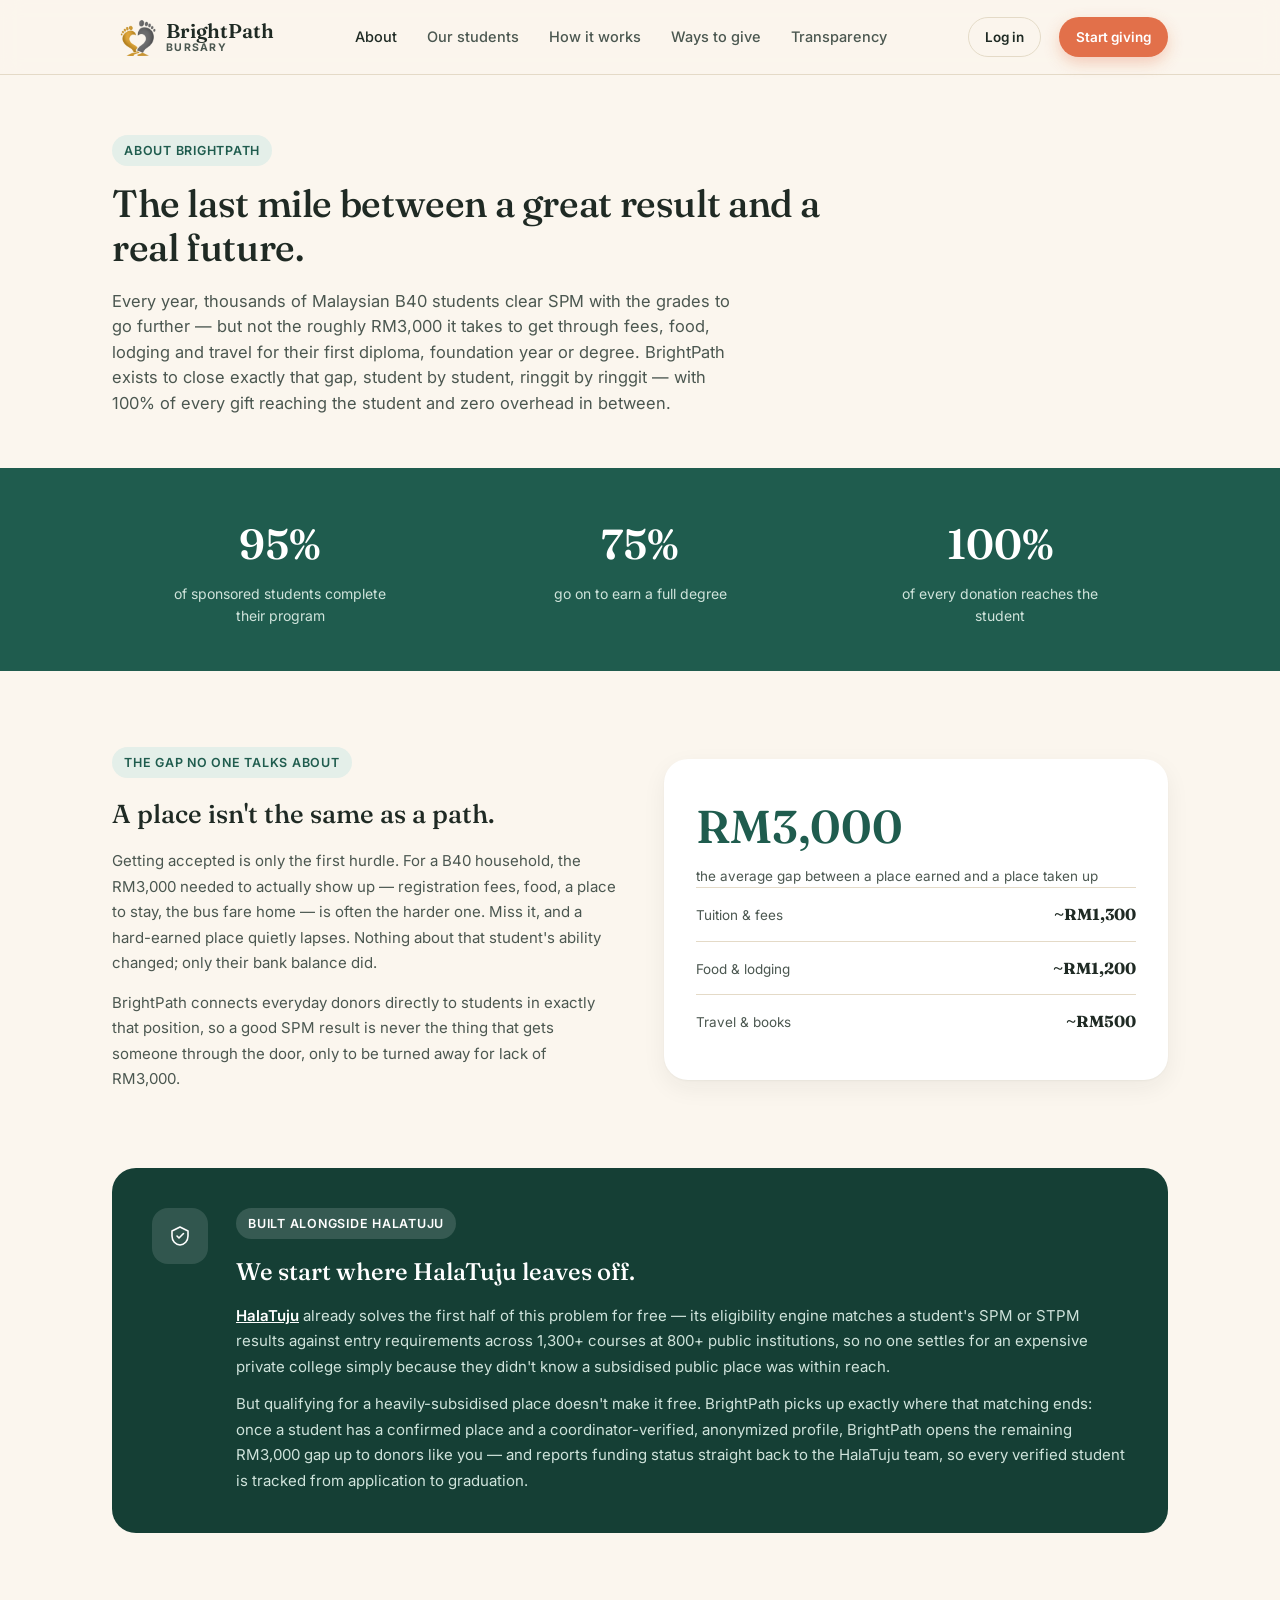
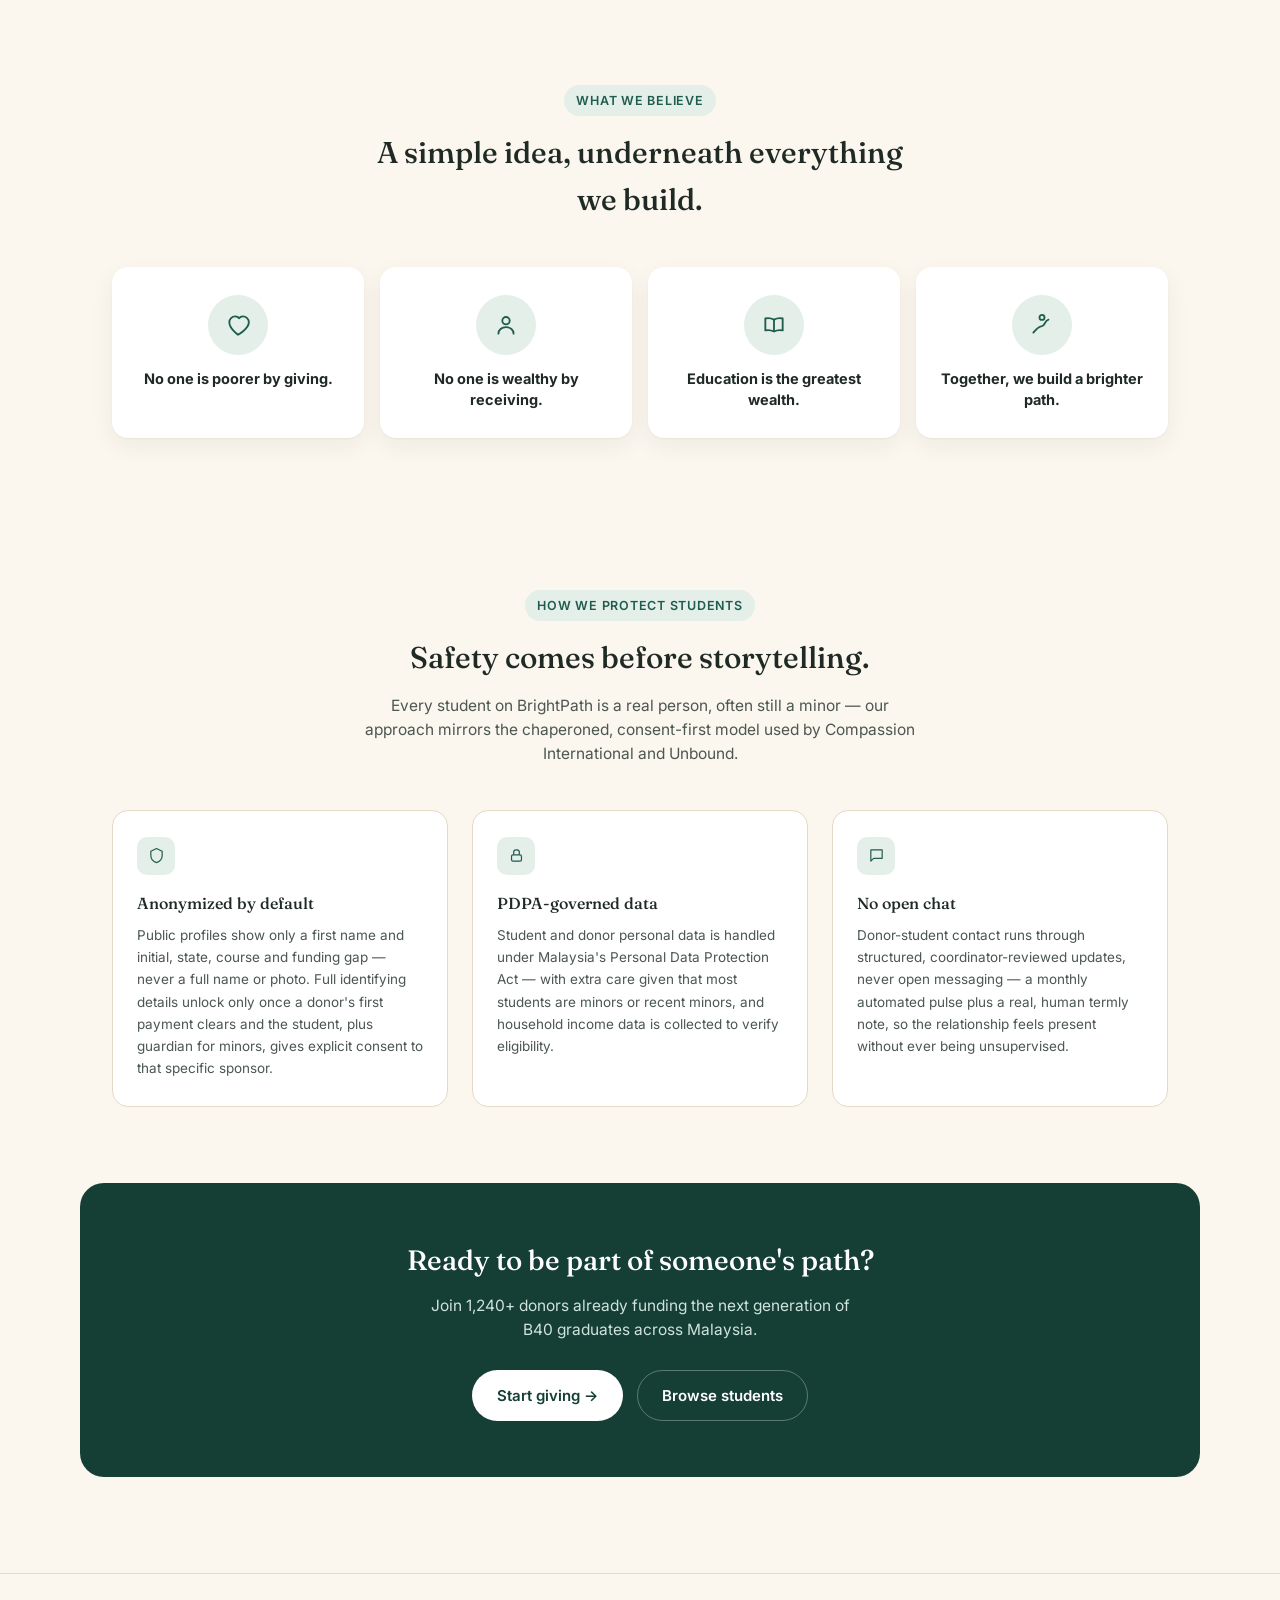
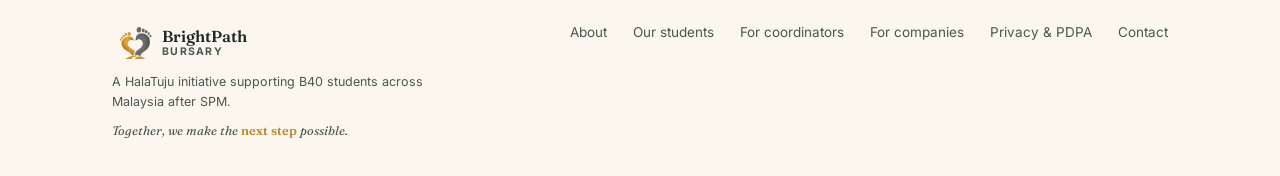
==== about.html @ 64dd4f4a "Add About page, trim homepage trust section, refresh footer - index.html: removed the "Students come" ====
<!DOCTYPE html>
<html lang="en">
<head>
<meta charset="UTF-8">
<meta name="viewport" content="width=device-width, initial-scale=1.0">
<title>About BrightPath</title>
<meta name="description" content="BrightPath closes the last-mile funding gap for Malaysian B40 students who've earned a place after SPM but can't afford to take it up. Built alongside HalaTuju.">
<link rel="canonical" href="https://brightpath-sureshdhynnas-projects.vercel.app/about.html">
<meta property="og:type" content="website">
<meta property="og:site_name" content="BrightPath">
<meta property="og:title" content="About BrightPath">
<meta property="og:description" content="BrightPath closes the last-mile funding gap for Malaysian B40 students who've earned a place after SPM but can't afford to take it up.">
<meta property="og:url" content="https://brightpath-sureshdhynnas-projects.vercel.app/about.html">
<meta name="twitter:card" content="summary">
<link rel="preconnect" href="https://fonts.googleapis.com">
<link rel="preconnect" href="https://fonts.gstatic.com" crossorigin>
<link href="https://fonts.googleapis.com/css2?family=Fraunces:opsz,wght@9..144,400;9..144,500;9..144,600&family=Inter:wght@400;500;600;700&display=swap" rel="stylesheet">
<link rel="stylesheet" href="styles.css">
<style>
  .stats{background:var(--teal);color:#fff;padding:44px 0;margin-top:44px;}
  .stats-grid{display:grid;grid-template-columns:repeat(3,1fr);gap:24px;text-align:center;}
  .stats-grid .num{font-family:'Fraunces',serif;font-size:42px;font-weight:600;color:#fff;}
  .stats-grid .lbl{font-size:14px;color:#CFE3DB;margin-top:6px;max-width:220px;margin-inline:auto;}
  @media (max-width:700px){ .stats-grid{grid-template-columns:1fr;gap:28px;} }

  .about-hero{padding:60px 0 8px;}
  .about-hero .eyebrow{margin-bottom:16px;}
  .about-hero h1{font-size:38px;line-height:1.16;max-width:760px;letter-spacing:-0.01em;}
  .about-hero p{font-size:16.5px;color:var(--ink-soft);max-width:640px;margin-top:18px;}
  @media (max-width:700px){ .about-hero h1{font-size:29px;} }

  .split{display:grid;grid-template-columns:1fr 1fr;gap:48px;align-items:center;}
  @media (max-width:860px){ .split{grid-template-columns:1fr;} }
  .split h2{font-size:26px;margin-bottom:14px;}
  .split p{font-size:15px;color:var(--ink-soft);line-height:1.7;margin-bottom:14px;}
  .split p:last-child{margin-bottom:0;}

  .gap-card{
    background:var(--white);border-radius:var(--radius-lg);box-shadow:var(--shadow-card);
    padding:32px;position:relative;
  }
  .gap-card .figure{font-family:'Fraunces',serif;font-size:46px;font-weight:600;color:var(--teal);}
  .gap-card .figure-label{font-size:13.5px;color:var(--ink-soft);margin-top:4px;}
  .gap-row{display:flex;justify-content:space-between;align-items:baseline;padding:14px 0;border-top:1px solid var(--line);}
  .gap-row:first-of-type{border-top:none;}
  .gap-row span:first-child{font-size:13.5px;color:var(--ink-soft);}
  .gap-row span:last-child{font-weight:700;font-family:'Fraunces',serif;}

  .halatuju-card{
    background:var(--teal-dark);color:#fff;border-radius:var(--radius-lg);padding:40px;
    display:grid;grid-template-columns:auto 1fr;gap:28px;align-items:start;
  }
  @media (max-width:700px){ .halatuju-card{grid-template-columns:1fr;} }
  .halatuju-mark{
    width:56px;height:56px;border-radius:16px;background:rgba(255,255,255,0.12);
    display:flex;align-items:center;justify-content:center;flex-shrink:0;color:#fff;
  }
  .halatuju-card h2{color:#fff;font-size:24px;margin-bottom:12px;}
  .halatuju-card p{color:#CFE3DB;font-size:15px;line-height:1.7;margin-bottom:12px;}
  .halatuju-card p:last-child{margin-bottom:0;}
  .halatuju-card a{color:#fff;text-decoration:underline;font-weight:600;}

  .value-row{display:grid;grid-template-columns:repeat(4,1fr);gap:16px;}
  @media (max-width:760px){ .value-row{grid-template-columns:1fr 1fr;} }
  @media (max-width:480px){ .value-row{grid-template-columns:1fr;} }
  .value-item{
    display:flex;flex-direction:column;align-items:center;text-align:center;gap:14px;
    background:var(--white);border-radius:var(--radius-md);padding:28px 18px;box-shadow:var(--shadow-card);
    transition:transform .15s ease;
  }
  .value-item:hover{transform:translateY(-3px);}
  .value-item i{width:60px;height:60px;border-radius:50%;background:var(--teal-light);color:var(--teal);display:flex;align-items:center;justify-content:center;flex-shrink:0;}
  .value-item i svg{width:26px;height:26px;}
  .value-item p{font-size:14.5px;font-weight:700;color:var(--ink);line-height:1.4;}

  .safety-grid{display:grid;grid-template-columns:repeat(3,1fr);gap:24px;}
  @media (max-width:860px){ .safety-grid{grid-template-columns:1fr;} }
  .safety-card{background:var(--white);border:1px solid var(--line);border-radius:var(--radius-md);padding:26px 24px;}
  .safety-card i{width:38px;height:38px;border-radius:10px;background:var(--teal-light);color:var(--teal);display:flex;align-items:center;justify-content:center;margin-bottom:16px;}
  .safety-card h3{font-size:16px;margin-bottom:8px;}
  .safety-card p{font-size:13.5px;color:var(--ink-soft);line-height:1.65;}

  .final-cta{
    background:var(--teal-dark);border-radius:var(--radius-lg);
    padding:56px 48px;text-align:center;color:#fff;margin:0 32px;
    max-width:1120px;margin-inline:auto;
  }
  .final-cta h2{color:#fff;font-size:28px;margin-bottom:12px;}
  .final-cta p{color:#CFE3DB;font-size:15.5px;margin-bottom:28px;max-width:440px;margin-inline:auto;}
  .final-cta-actions{display:flex;gap:14px;justify-content:center;flex-wrap:wrap;}
</style>
</head>
<body>

<header>
  <nav class="wrap">
    <a href="index.html" class="logo">
      <span class="logo-mark"><img src="assets/logo-icon.png" alt="BrightPath"></span>
      <span class="logo-text"><span class="logo-name">BrightPath</span><span class="logo-sub">Bursary</span></span>
    </a>
    <div class="nav-links">
      <a href="about.html" class="active">About</a>
      <a href="students.html">Our students</a>
      <a href="index.html#how">How it works</a>
      <a href="index.html#give">Ways to give</a>
      <a href="index.html#trust">Transparency</a>
    </div>
    <div class="nav-cta">
      <div class="account-menu" id="account-menu" style="display:none;">
        <button class="btn btn-ghost btn-sm" id="account-trigger" onclick="toggleAccountDropdown()">Account ▾</button>
        <div class="account-dropdown" id="account-dropdown">
          <a href="dashboard.html">My account</a>
          <a href="#" onclick="signOut();return false;">Sign out</a>
        </div>
      </div>
      <a href="#" class="btn btn-ghost btn-sm" id="nav-login">Log in</a>
      <a href="join.html" class="btn btn-primary btn-sm" id="nav-start">Start giving</a>
    </div>
  </nav>
</header>

<script src="auth.js"></script>
<script>renderAccountNav();</script>

<main>
  <section class="about-hero">
    <div class="wrap">
      <span class="eyebrow">About BrightPath</span>
      <h1>The last mile between a great result and a real future.</h1>
      <p>Every year, thousands of Malaysian B40 students clear SPM with the grades to go further — but not the roughly RM3,000 it takes to get through fees, food, lodging and travel for their first diploma, foundation year or degree. BrightPath exists to close exactly that gap, student by student, ringgit by ringgit — with 100% of every gift reaching the student and zero overhead in between.</p>
    </div>
  </section>

  <div class="stats" style="margin-top:44px;">
    <div class="wrap">
      <div class="stats-grid">
        <div><div class="num">95%</div><div class="lbl">of sponsored students complete their program</div></div>
        <div><div class="num">75%</div><div class="lbl">go on to earn a full degree</div></div>
        <div><div class="num">100%</div><div class="lbl">of every donation reaches the student</div></div>
      </div>
    </div>
  </div>

  <section>
    <div class="wrap">
      <div class="split">
        <div>
          <span class="eyebrow">The gap no one talks about</span>
          <h2 style="margin-top:16px;">A place isn't the same as a path.</h2>
          <p>Getting accepted is only the first hurdle. For a B40 household, the RM3,000 needed to actually show up — registration fees, food, a place to stay, the bus fare home — is often the harder one. Miss it, and a hard-earned place quietly lapses. Nothing about that student's ability changed; only their bank balance did.</p>
          <p>BrightPath connects everyday donors directly to students in exactly that position, so a good SPM result is never the thing that gets someone through the door, only to be turned away for lack of RM3,000.</p>
        </div>
        <div class="gap-card">
          <div class="figure">RM3,000</div>
          <div class="figure-label">the average gap between a place earned and a place taken up</div>
          <div class="gap-row"><span>Tuition & fees</span><span>~RM1,300</span></div>
          <div class="gap-row"><span>Food & lodging</span><span>~RM1,200</span></div>
          <div class="gap-row"><span>Travel & books</span><span>~RM500</span></div>
        </div>
      </div>
    </div>
  </section>

  <section style="padding-top:0;">
    <div class="wrap">
      <div class="halatuju-card">
        <div class="halatuju-mark">
          <svg width="24" height="24" viewBox="0 0 24 24" fill="none"><path d="M12 3L4 7V12C4 17 7.5 20.5 12 21C16.5 20.5 20 17 20 12V7L12 3Z" stroke="currentColor" stroke-width="1.6" stroke-linejoin="round"/><path d="M9 12L11 14L15.5 9.5" stroke="currentColor" stroke-width="1.6" stroke-linecap="round" stroke-linejoin="round"/></svg>
        </div>
        <div>
          <span class="eyebrow" style="background:rgba(255,255,255,0.14);color:#fff;margin-bottom:14px;">Built alongside HalaTuju</span>
          <h2>We start where HalaTuju leaves off.</h2>
          <p><a href="https://halatuju.xyz" target="_blank" rel="noopener">HalaTuju</a> already solves the first half of this problem for free — its eligibility engine matches a student's SPM or STPM results against entry requirements across 1,300+ courses at 800+ public institutions, so no one settles for an expensive private college simply because they didn't know a subsidised public place was within reach.</p>
          <p>But qualifying for a heavily-subsidised place doesn't make it free. BrightPath picks up exactly where that matching ends: once a student has a confirmed place and a coordinator-verified, anonymized profile, BrightPath opens the remaining RM3,000 gap up to donors like you — and reports funding status straight back to the HalaTuju team, so every verified student is tracked from application to graduation.</p>
        </div>
      </div>
    </div>
  </section>

  <section>
    <div class="wrap">
      <div class="section-head center">
        <span class="eyebrow">What we believe</span>
        <h2>A simple idea, underneath everything we build.</h2>
      </div>
      <div class="value-row">
        <div class="value-item">
          <i><svg width="17" height="17" viewBox="0 0 24 24" fill="none"><path d="M12 21C12 21 4 15.5 4 9.5C4 6.5 6.4 4 9.5 4C11 4 12.3 4.7 13 5.8C13.7 4.7 15 4 16.5 4C19.6 4 22 6.5 22 9.5C22 15.5 12 21 12 21Z" stroke="currentColor" stroke-width="1.7" stroke-linejoin="round"/></svg></i>
          <p>No one is poorer by giving.</p>
        </div>
        <div class="value-item">
          <i><svg width="17" height="17" viewBox="0 0 24 24" fill="none"><circle cx="12" cy="8" r="3.4" stroke="currentColor" stroke-width="1.7"/><path d="M5 20C5 16.5 8 14 12 14C16 14 19 16.5 19 20" stroke="currentColor" stroke-width="1.7" stroke-linecap="round"/></svg></i>
          <p>No one is wealthy by receiving.</p>
        </div>
        <div class="value-item">
          <i><svg width="17" height="17" viewBox="0 0 24 24" fill="none"><path d="M4 6C4 6 8 5 12 7C16 5 20 6 20 6V17C20 17 16 16 12 18C8 16 4 17 4 17V6Z" stroke="currentColor" stroke-width="1.7" stroke-linejoin="round"/><path d="M12 7V18" stroke="currentColor" stroke-width="1.7"/></svg></i>
          <p>Education is the greatest wealth.</p>
        </div>
        <div class="value-item">
          <i><svg width="17" height="17" viewBox="0 0 24 24" fill="none"><circle cx="12" cy="5" r="2.3" stroke="currentColor" stroke-width="1.7"/><path d="M4 19C4 19 9 13 12 13C15 13 14 8 18 7" stroke="currentColor" stroke-width="1.7" stroke-linecap="round"/></svg></i>
          <p>Together, we build a brighter path.</p>
        </div>
      </div>
    </div>
  </section>

  <section id="safety">
    <div class="wrap">
      <div class="section-head center">
        <span class="eyebrow">How we protect students</span>
        <h2>Safety comes before storytelling.</h2>
        <p>Every student on BrightPath is a real person, often still a minor — our approach mirrors the chaperoned, consent-first model used by Compassion International and Unbound.</p>
      </div>
      <div class="safety-grid">
        <div class="safety-card">
          <i><svg width="17" height="17" viewBox="0 0 24 24" fill="none"><path d="M12 2L4 6V12C4 17 7.5 20.5 12 22C16.5 20.5 20 17 20 12V6L12 2Z" stroke="currentColor" stroke-width="1.7" stroke-linejoin="round"/></svg></i>
          <h3>Anonymized by default</h3>
          <p>Public profiles show only a first name and initial, state, course and funding gap — never a full name or photo. Full identifying details unlock only once a donor's first payment clears and the student, plus guardian for minors, gives explicit consent to that specific sponsor.</p>
        </div>
        <div class="safety-card">
          <i><svg width="17" height="17" viewBox="0 0 24 24" fill="none"><rect x="5" y="11" width="14" height="9" rx="2" stroke="currentColor" stroke-width="1.7"/><path d="M8 11V7.5C8 5.6 9.6 4 11.5 4H12.5C14.4 4 16 5.6 16 7.5V11" stroke="currentColor" stroke-width="1.7"/></svg></i>
          <h3>PDPA-governed data</h3>
          <p>Student and donor personal data is handled under Malaysia's Personal Data Protection Act — with extra care given that most students are minors or recent minors, and household income data is collected to verify eligibility.</p>
        </div>
        <div class="safety-card">
          <i><svg width="17" height="17" viewBox="0 0 24 24" fill="none"><path d="M4 4H20V16H8L4 20V4Z" stroke="currentColor" stroke-width="1.7" stroke-linejoin="round"/></svg></i>
          <h3>No open chat</h3>
          <p>Donor-student contact runs through structured, coordinator-reviewed updates, never open messaging — a monthly automated pulse plus a real, human termly note, so the relationship feels present without ever being unsupervised.</p>
        </div>
      </div>
    </div>
  </section>

  <section style="padding-top:0;">
    <div class="final-cta">
      <h2>Ready to be part of someone's path?</h2>
      <p>Join 1,240+ donors already funding the next generation of B40 graduates across Malaysia.</p>
      <div class="final-cta-actions">
        <a href="join.html" class="btn btn-onteal">Start giving →</a>
        <a href="students.html" class="btn" style="border:1.5px solid rgba(255,255,255,0.3);color:#fff;">Browse students</a>
      </div>
    </div>
  </section>
</main>

<footer>
  <div class="wrap footer-grid">
    <div>
      <div class="logo" style="margin-bottom:10px;">
        <span class="logo-mark" style="width:40px;height:40px;"><img src="assets/logo-icon.png" alt="BrightPath"></span>
        <span class="logo-text"><span class="logo-name" style="font-size:16px;">BrightPath</span><span class="logo-sub">Bursary</span></span>
      </div>
      <p class="footer-note">A HalaTuju initiative supporting B40 students across Malaysia after SPM.</p>
      <p class="logo-tagline" style="margin-top:10px;">Together, we make the <b>next step</b> possible.</p>
    </div>
    <div class="footer-links">
      <a href="about.html">About</a>
      <a href="students.html">Our students</a>
      <a href="#">For coordinators</a>
      <a href="corporate.html">For companies</a>
      <a href="#">Privacy & PDPA</a>
      <a href="#">Contact</a>
    </div>
  </div>
</footer>

</body>
</html>
---- styles.css ----
:root{
  --cream:#FBF6EE;
  --cream-2:#F4EBDA;
  --ink:#1F2A24;
  --ink-soft:#4B5750;
  --teal:#1F5C4E;
  --teal-dark:#153F35;
  --teal-light:#E4EFE9;
  --coral:#E2704A;
  --coral-dark:#B8532F;
  --coral-light:#FBE7DD;
  --amber:#E8A93B;
  --amber-light:#FBEACD;
  --amber-dark:#5C3A05;
  --plum:#8B5FA8;
  --plum-light:#EFE4F5;
  --plum-dark:#5A3B70;
  --brand-gold:#B8892E;
  --brand-gold-light:#E7C069;
  --brand-charcoal:#333333;
  --line:#E4DAC7;
  --white:#FFFFFF;
  --radius-lg:24px;
  --radius-md:16px;
  --radius-sm:10px;
  --shadow-card:0 1px 2px rgba(31,42,36,0.04), 0 8px 24px rgba(31,42,36,0.06);
}
*{box-sizing:border-box;}
html{scroll-behavior:smooth;}
body{
  margin:0;
  font-family:'Inter',system-ui,sans-serif;
  color:var(--ink);
  background:var(--cream);
  line-height:1.55;
}
h1,h2,h3,.serif{
  font-family:'Fraunces',serif;
  font-weight:500;
  color:var(--ink);
  margin:0;
}
p{margin:0;}
img,svg{display:block;max-width:100%;}
a{color:inherit;text-decoration:none;}
button{font-family:'Inter',sans-serif;}
.wrap{max-width:1120px;margin:0 auto;padding:0 32px;}
.wrap-narrow{max-width:880px;margin:0 auto;padding:0 32px;}
@media (max-width:700px){ .wrap,.wrap-narrow{padding:0 20px;} }

.eyebrow{
  display:inline-flex;align-items:center;gap:6px;
  font-size:12.5px;font-weight:600;letter-spacing:0.06em;text-transform:uppercase;
  color:var(--teal);background:var(--teal-light);
  padding:6px 12px;border-radius:100px;
}
.badge{
  display:inline-flex;align-items:center;gap:5px;
  font-size:12px;font-weight:600;padding:4px 10px;border-radius:100px;
}
.badge-verified{background:var(--teal-light);color:var(--teal-dark);}
.badge-locked{background:var(--cream-2);color:var(--ink-soft);}
.badge-mentor{background:var(--plum-light);color:var(--plum-dark);}
.badge-corporate{background:var(--amber-light);color:var(--amber-dark);}
.stamp-row{display:flex;gap:6px;flex-wrap:wrap;}

.btn{
  display:inline-flex;align-items:center;justify-content:center;gap:8px;
  font-family:'Inter',sans-serif;font-weight:600;font-size:15px;
  padding:13px 24px;border-radius:100px;border:1.5px solid transparent;
  cursor:pointer;transition:transform .15s ease, background .15s ease, box-shadow .15s ease;
  white-space:nowrap;
}
.btn:active{transform:scale(0.97);}
.btn-primary{background:var(--coral);color:#fff;box-shadow:0 6px 16px rgba(226,112,74,0.32);}
.btn-primary:hover{background:var(--coral-dark);}
.btn-ghost{background:transparent;color:var(--ink);border-color:var(--line);}
.btn-ghost:hover{border-color:var(--ink-soft);background:rgba(255,255,255,0.5);}
.btn-onteal{background:#fff;color:var(--teal-dark);}
.btn-onteal:hover{background:var(--cream);}
.btn-sm{padding:9px 16px;font-size:13.5px;}
.btn-block{width:100%;}
.btn[disabled]{opacity:0.45;cursor:not-allowed;}

header{
  position:sticky;top:0;z-index:50;
  background:rgba(251,246,238,0.9);
  backdrop-filter:saturate(180%) blur(10px);
  border-bottom:1px solid var(--line);
}
nav.wrap{display:flex;align-items:center;justify-content:space-between;height:74px;}
.logo{display:flex;align-items:center;gap:10px;}
.logo-mark{width:44px;height:44px;display:flex;align-items:center;justify-content:center;flex-shrink:0;}
.logo-mark img{width:100%;height:100%;object-fit:contain;}
.logo-text{display:flex;flex-direction:column;line-height:1.05;}
.logo-name{font-family:'Fraunces',serif;font-size:20px;font-weight:600;color:var(--ink);}
.logo-sub{font-family:'Inter',sans-serif;font-size:10.5px;font-weight:700;letter-spacing:0.12em;text-transform:uppercase;color:var(--ink-soft);margin-top:1px;}
.logo-tagline{font-family:'Fraunces',serif;font-style:italic;font-size:12.5px;color:var(--ink-soft);}
.logo-tagline b{color:var(--brand-gold);font-weight:600;font-style:normal;}
.nav-links{display:flex;align-items:center;gap:30px;}
.nav-links a{font-size:14.5px;font-weight:500;color:var(--ink-soft);}
.nav-links a:hover,.nav-links a.active{color:var(--ink);}
.nav-cta{display:flex;align-items:center;gap:18px;}

.account-menu{position:relative;display:inline-block;}
.account-dropdown{
  display:none;position:absolute;top:calc(100% + 8px);right:0;min-width:170px;z-index:60;
  background:var(--white);border:1px solid var(--line);border-radius:var(--radius-md);
  box-shadow:var(--shadow-card);padding:6px;
}
.account-dropdown a{display:block;padding:9px 12px;font-size:13.5px;font-weight:500;color:var(--ink);border-radius:8px;}
.account-dropdown a:hover{background:var(--cream);}

.status-badge{display:inline-flex;align-items:center;gap:5px;font-size:12px;font-weight:600;padding:4px 10px;border-radius:100px;}
.status-active{background:var(--teal-light);color:var(--teal-dark);}
.status-paused{background:var(--amber-light);color:var(--amber-dark);}
.status-cancelled{background:var(--cream-2);color:var(--ink-soft);}
@media (max-width:780px){ .nav-links{display:none;} }
@media (max-width:480px){
  .wrap,.wrap-narrow{padding:0 16px;}
  .logo-mark{width:34px;height:34px;}
  .logo-name{font-size:17px;}
  .logo-sub{display:none;}
  .nav-cta{gap:8px;}
  #nav-login{display:none;}
  .nav-cta .btn-sm{padding:8px 12px;font-size:12.5px;}
}
@media (max-width:360px){
  .hi-prefix{display:none;}
  .nav-cta .btn-sm{padding:7px 10px;font-size:12px;}
}

section{padding:76px 0;}
.section-head{max-width:560px;margin-bottom:44px;}
.section-head .eyebrow{margin-bottom:14px;}
.section-head h2{font-size:30px;margin-bottom:12px;}
.section-head p{color:var(--ink-soft);font-size:15.5px;}
.section-head.center{margin-inline:auto;text-align:center;}

.progress-track{height:7px;border-radius:100px;background:var(--cream-2);overflow:hidden;}
.progress-fill{height:100%;border-radius:100px;background:var(--teal);}
.progress-label{display:flex;justify-content:space-between;font-size:12.5px;color:var(--ink-soft);margin-top:7px;}

.avatar-block{border-radius:var(--radius-md);position:relative;overflow:hidden;}
.avatar-block .blob{position:absolute;border-radius:50%;background:rgba(255,255,255,0.16);}
.avatar-initials{
  position:absolute;bottom:14px;left:14px;border-radius:50%;
  background:rgba(255,255,255,0.94);display:flex;align-items:center;justify-content:center;
  font-family:'Fraunces',serif;font-weight:600;
}

footer{padding:48px 0 36px;border-top:1px solid var(--line);margin-top:20px;}
.footer-grid{display:flex;justify-content:space-between;align-items:flex-start;flex-wrap:wrap;gap:28px;}
.footer-links{display:flex;gap:26px;flex-wrap:wrap;}
.footer-links a{font-size:13.5px;color:var(--ink-soft);}
.footer-links a:hover{color:var(--ink);}
.footer-note{font-size:12.5px;color:var(--ink-soft);max-width:340px;}

::selection{background:var(--coral-light);color:var(--coral-dark);}
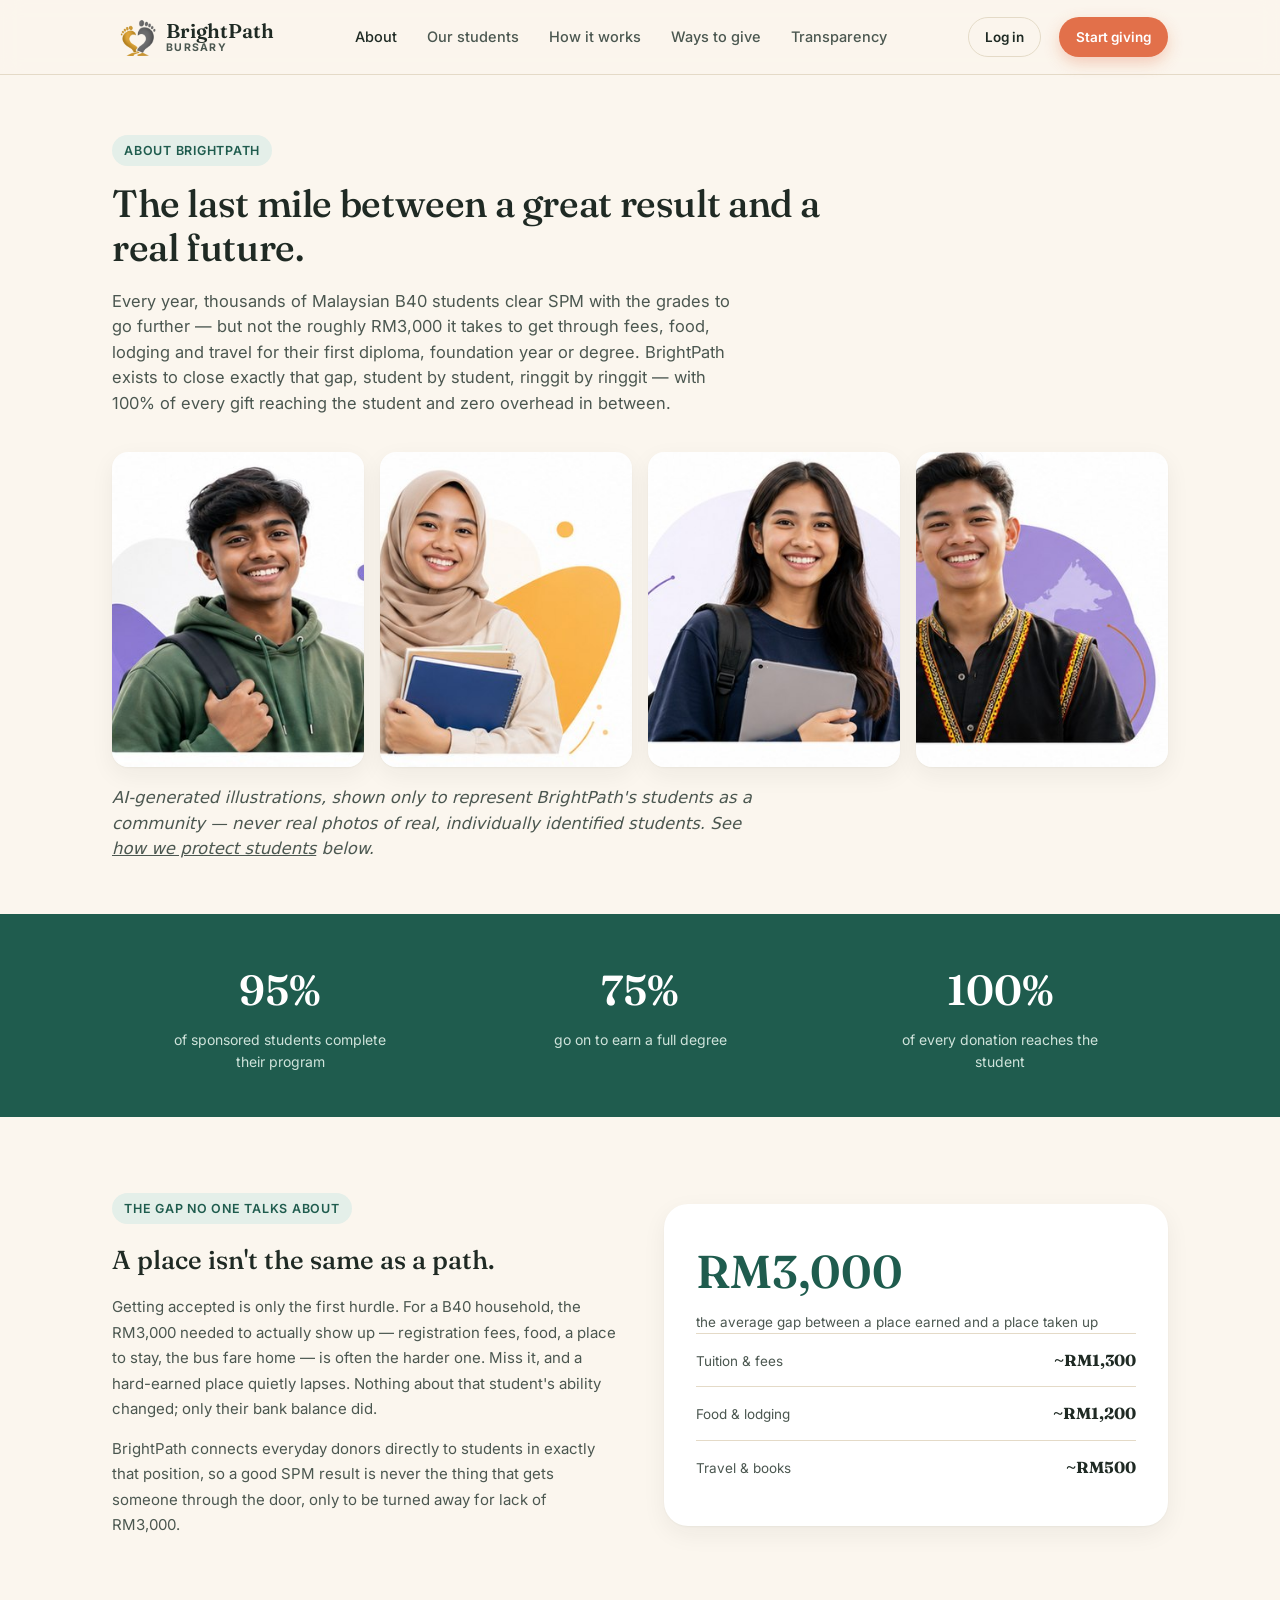
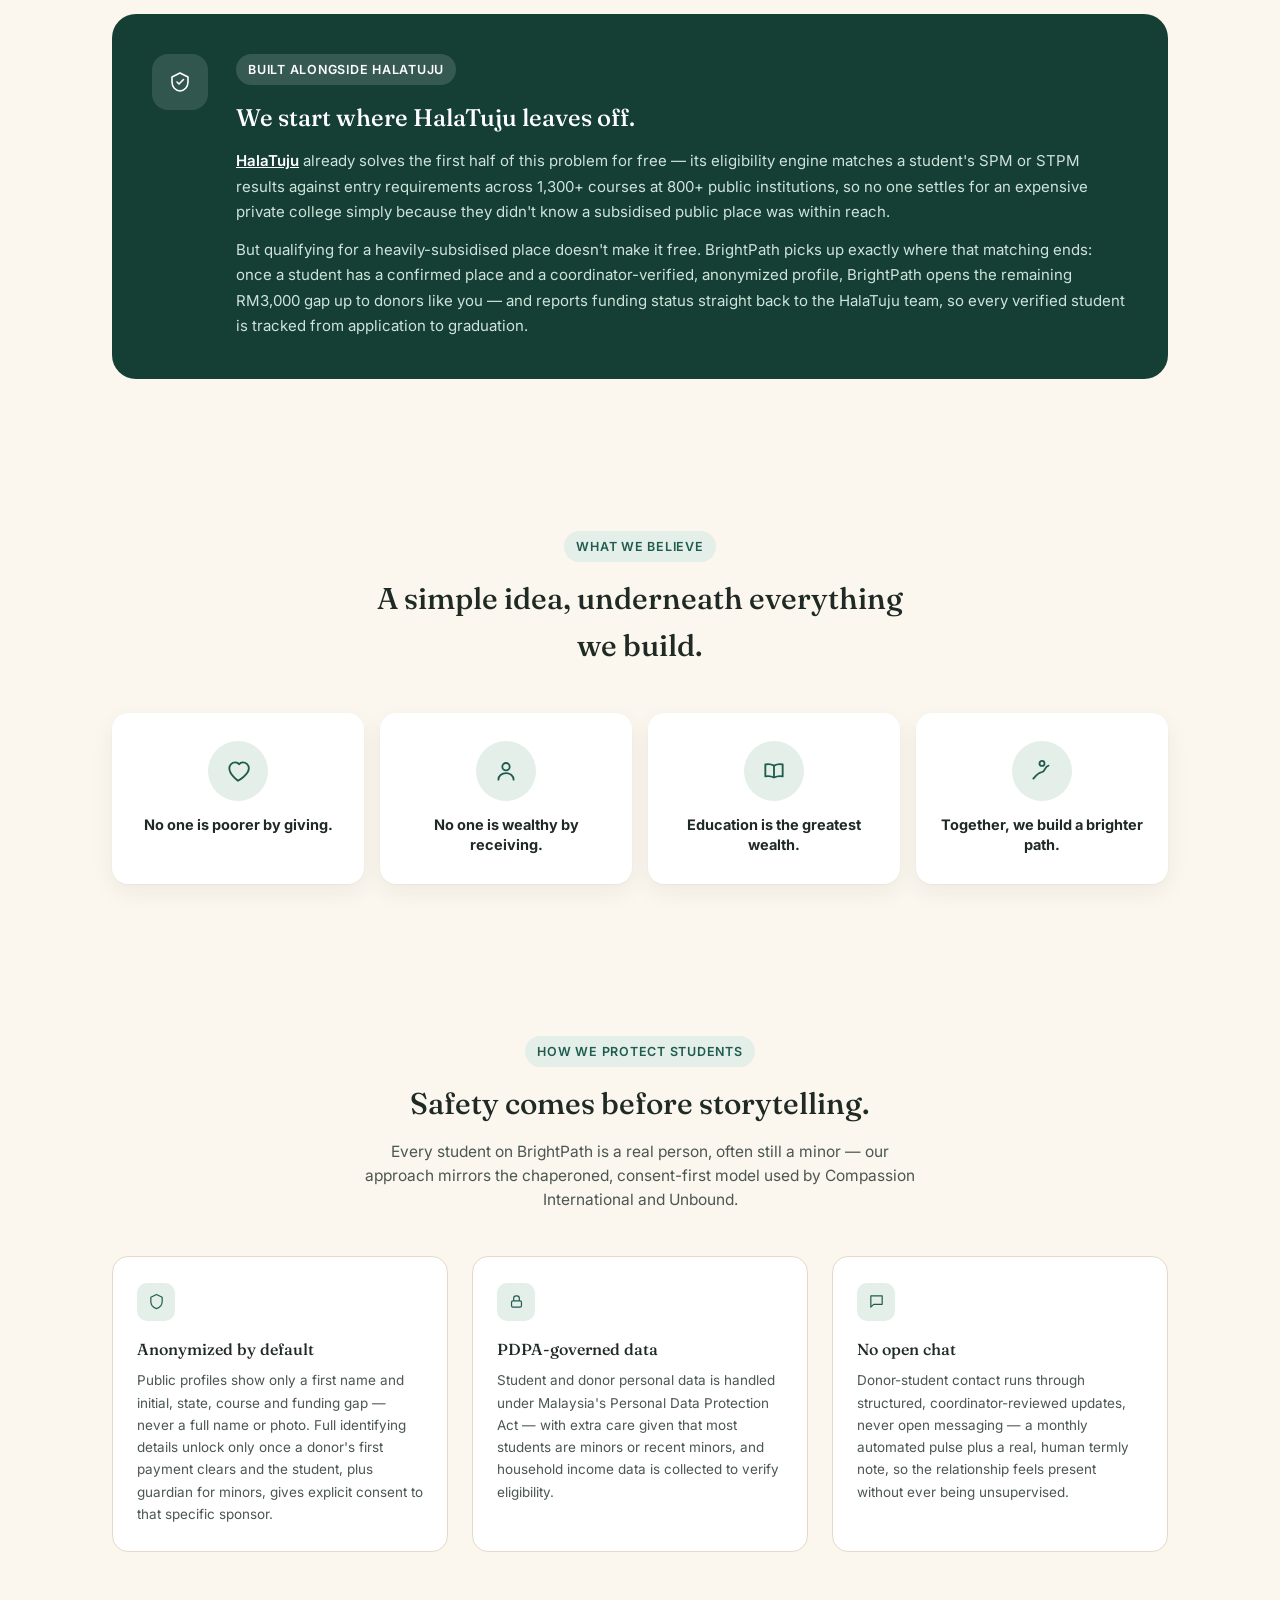
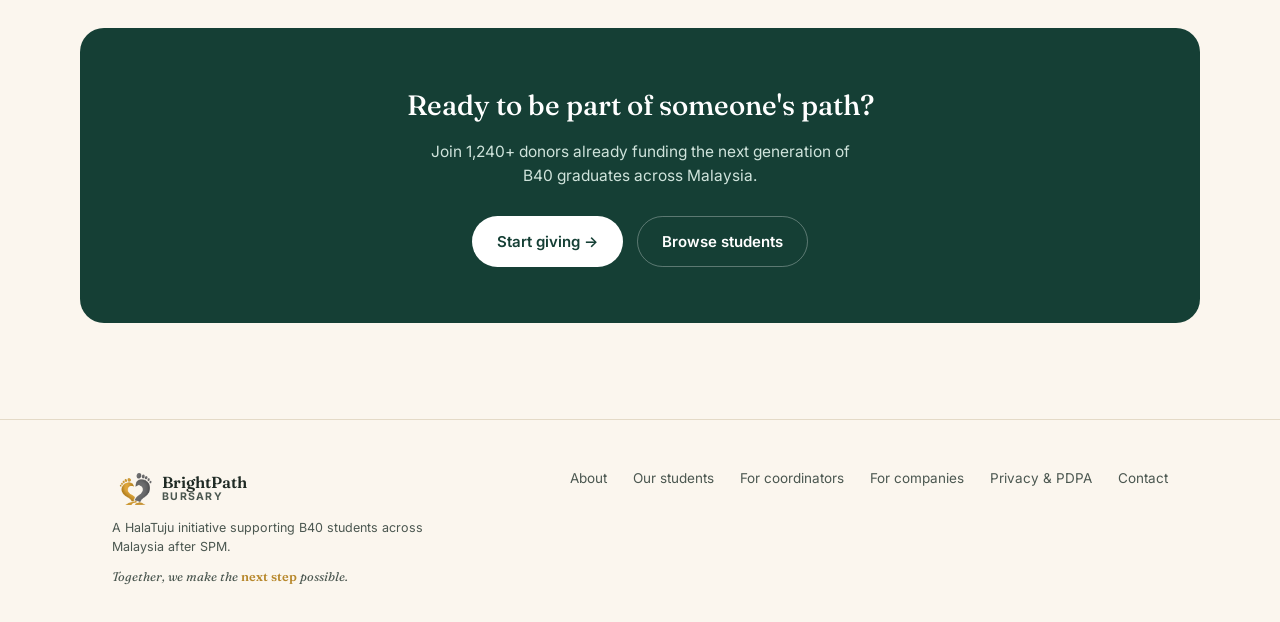
==== commit 56da1935: "Add AI-generated student illustrations to About and corporate pages Cropped four portrait illustrati" ====
--- a/about.html
+++ b/about.html
@@ -29,6 +29,13 @@
   .about-hero p{font-size:16.5px;color:var(--ink-soft);max-width:640px;margin-top:18px;}
   @media (max-width:700px){ .about-hero h1{font-size:29px;} }
 
+  .photo-gallery{display:grid;grid-template-columns:repeat(4,1fr);gap:16px;margin-top:36px;}
+  @media (max-width:760px){ .photo-gallery{grid-template-columns:1fr 1fr;} }
+  .photo-gallery figure{margin:0;border-radius:var(--radius-md);overflow:hidden;box-shadow:var(--shadow-card);}
+  .photo-gallery img{width:100%;aspect-ratio:4/5;object-fit:cover;object-position:center 18%;display:block;}
+  .gallery-caption{font-size:13px;font-style:italic;color:var(--ink-soft);margin-top:16px;max-width:640px;}
+  .gallery-caption a{text-decoration:underline;}
+
   .split{display:grid;grid-template-columns:1fr 1fr;gap:48px;align-items:center;}
   @media (max-width:860px){ .split{grid-template-columns:1fr;} }
   .split h2{font-size:26px;margin-bottom:14px;}
@@ -128,6 +135,14 @@
       <span class="eyebrow">About BrightPath</span>
       <h1>The last mile between a great result and a real future.</h1>
       <p>Every year, thousands of Malaysian B40 students clear SPM with the grades to go further — but not the roughly RM3,000 it takes to get through fees, food, lodging and travel for their first diploma, foundation year or degree. BrightPath exists to close exactly that gap, student by student, ringgit by ringgit — with 100% of every gift reaching the student and zero overhead in between.</p>
+
+      <div class="photo-gallery">
+        <figure><img src="assets/student-ai-1.jpg" alt="AI-generated illustration of a Malaysian student" loading="lazy"></figure>
+        <figure><img src="assets/student-ai-2.jpg" alt="AI-generated illustration of a Malaysian student" loading="lazy"></figure>
+        <figure><img src="assets/student-ai-3.jpg" alt="AI-generated illustration of a Malaysian student" loading="lazy"></figure>
+        <figure><img src="assets/student-ai-4.jpg" alt="AI-generated illustration of a Malaysian student" loading="lazy"></figure>
+      </div>
+      <p class="gallery-caption">AI-generated illustrations, shown only to represent BrightPath's students as a community — never real photos of real, individually identified students. See <a href="#safety">how we protect students</a> below.</p>
     </div>
   </section>
 
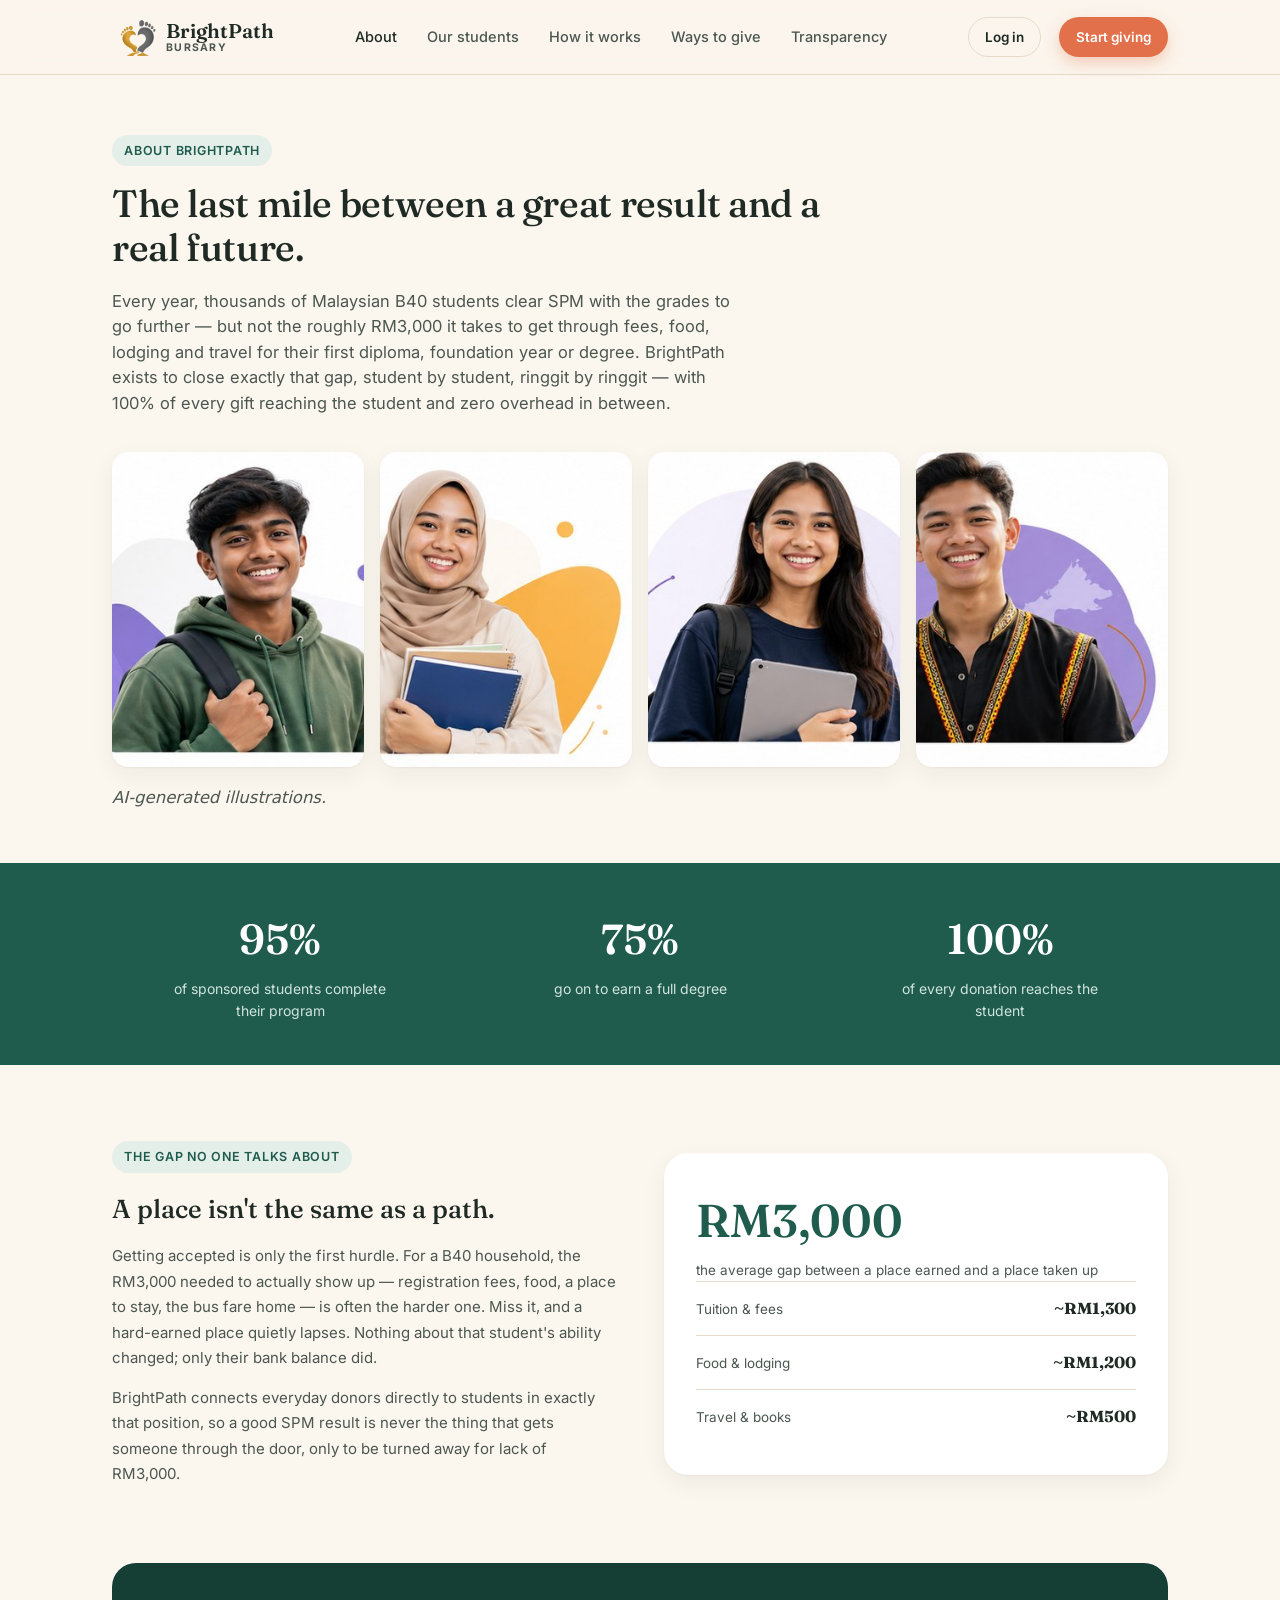
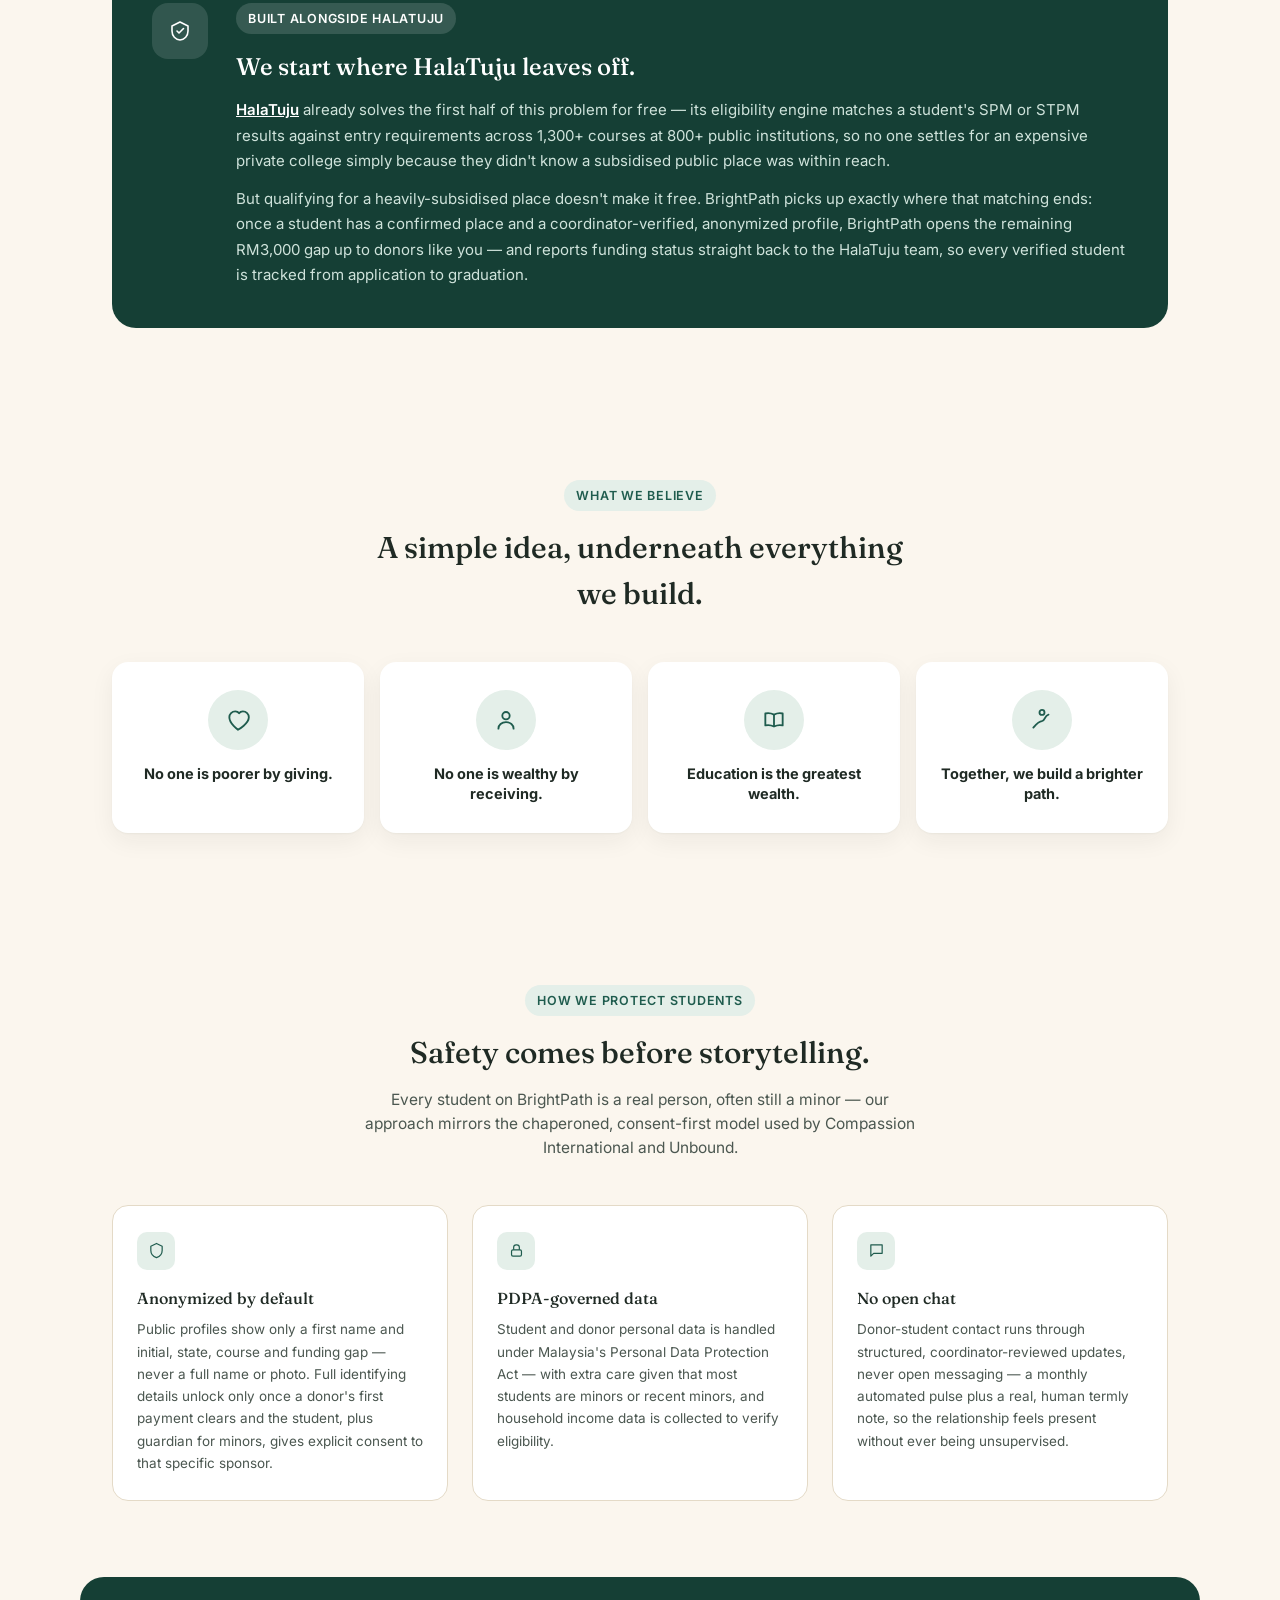
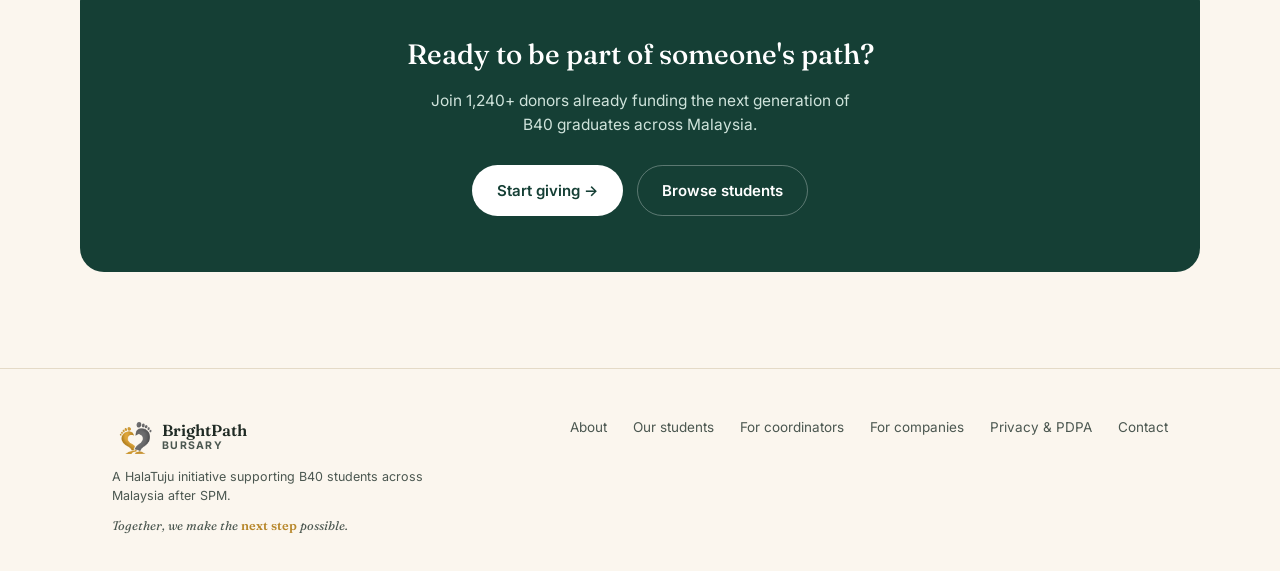
==== commit 56f4c00b: "Fix letterboxed photo crops and shorten captions The photo cards were showing visible white bars abo" ====
--- a/about.html
+++ b/about.html
@@ -31,8 +31,8 @@
 
   .photo-gallery{display:grid;grid-template-columns:repeat(4,1fr);gap:16px;margin-top:36px;}
   @media (max-width:760px){ .photo-gallery{grid-template-columns:1fr 1fr;} }
-  .photo-gallery figure{margin:0;border-radius:var(--radius-md);overflow:hidden;box-shadow:var(--shadow-card);}
-  .photo-gallery img{width:100%;aspect-ratio:4/5;object-fit:cover;object-position:center 18%;display:block;}
+  .photo-gallery figure{margin:0;border-radius:var(--radius-md);overflow:hidden;box-shadow:var(--shadow-card);position:relative;aspect-ratio:4/5;background:var(--cream-2);}
+  .photo-gallery img{position:absolute;inset:0;width:100%;height:100%;object-fit:cover;object-position:center 15%;display:block;}
   .gallery-caption{font-size:13px;font-style:italic;color:var(--ink-soft);margin-top:16px;max-width:640px;}
   .gallery-caption a{text-decoration:underline;}
 
@@ -142,7 +142,7 @@
         <figure><img src="assets/student-ai-3.jpg" alt="AI-generated illustration of a Malaysian student" loading="lazy"></figure>
         <figure><img src="assets/student-ai-4.jpg" alt="AI-generated illustration of a Malaysian student" loading="lazy"></figure>
       </div>
-      <p class="gallery-caption">AI-generated illustrations, shown only to represent BrightPath's students as a community — never real photos of real, individually identified students. See <a href="#safety">how we protect students</a> below.</p>
+      <p class="gallery-caption">AI-generated illustrations.</p>
     </div>
   </section>
 
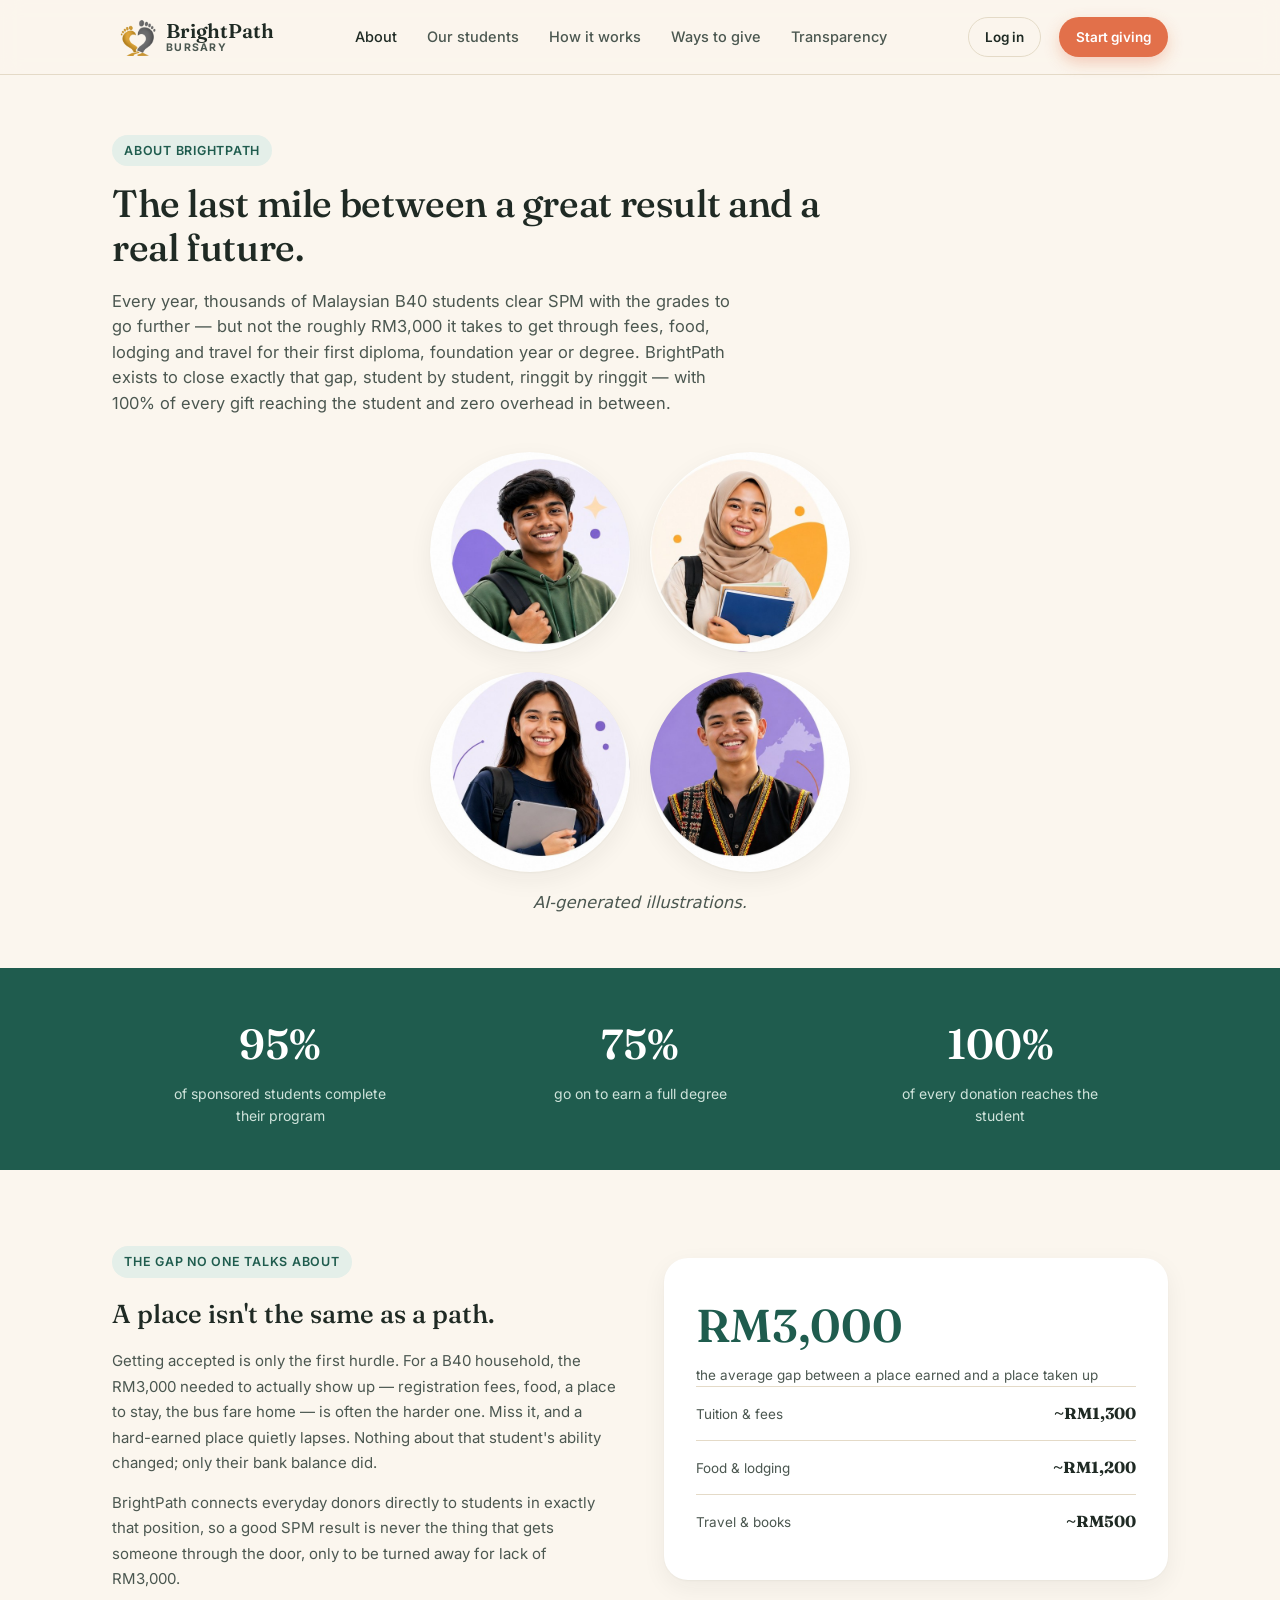
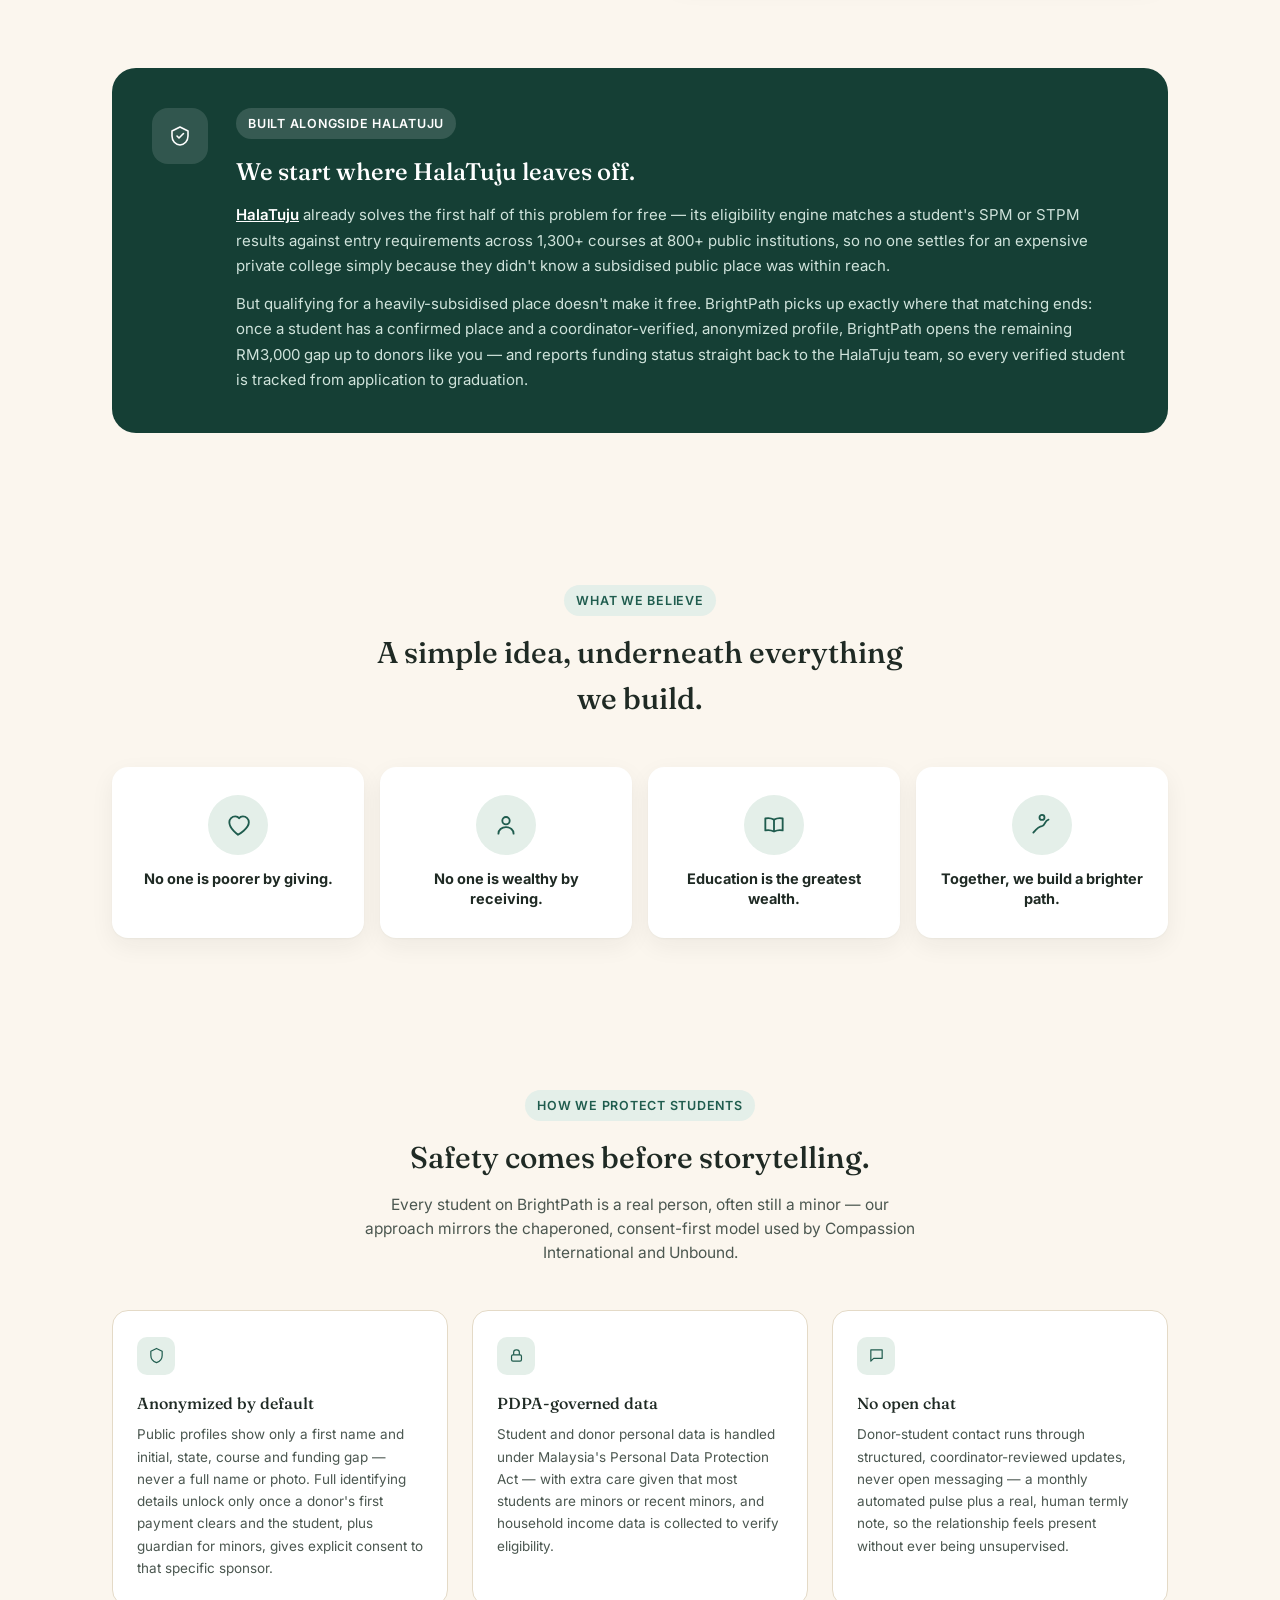
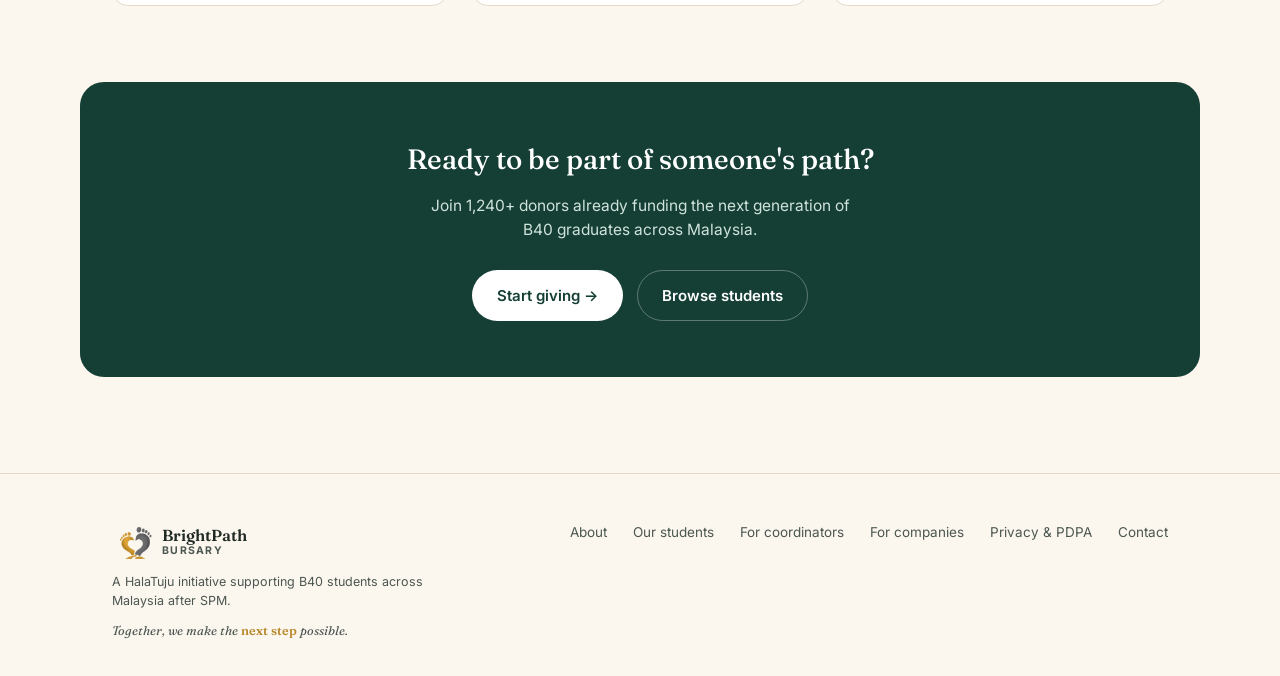
==== commit 68725d31: "Use the circle-cropped photos as a 2x2 square on About and corporate pages Replaced the rectangular " ====
--- a/about.html
+++ b/about.html
@@ -29,12 +29,11 @@
   .about-hero p{font-size:16.5px;color:var(--ink-soft);max-width:640px;margin-top:18px;}
   @media (max-width:700px){ .about-hero h1{font-size:29px;} }
 
-  .photo-gallery{display:grid;grid-template-columns:repeat(4,1fr);gap:16px;margin-top:36px;}
-  @media (max-width:760px){ .photo-gallery{grid-template-columns:1fr 1fr;} }
-  .photo-gallery figure{margin:0;border-radius:var(--radius-md);overflow:hidden;box-shadow:var(--shadow-card);position:relative;aspect-ratio:4/5;background:var(--cream-2);}
-  .photo-gallery img{position:absolute;inset:0;width:100%;height:100%;object-fit:cover;object-position:center 15%;display:block;}
-  .gallery-caption{font-size:13px;font-style:italic;color:var(--ink-soft);margin-top:16px;max-width:640px;}
-  .gallery-caption a{text-decoration:underline;}
+  .photo-gallery{display:grid;grid-template-columns:repeat(2,1fr);gap:20px;margin:36px auto 0;max-width:420px;}
+  @media (max-width:480px){ .photo-gallery{max-width:300px;gap:14px;} }
+  .photo-gallery figure{margin:0;border-radius:50%;overflow:hidden;box-shadow:var(--shadow-card);position:relative;aspect-ratio:1/1;background:var(--cream-2);}
+  .photo-gallery img{position:absolute;inset:0;width:100%;height:100%;object-fit:cover;display:block;}
+  .gallery-caption{font-size:13px;font-style:italic;color:var(--ink-soft);margin-top:16px;text-align:center;max-width:420px;margin-inline:auto;}
 
   .split{display:grid;grid-template-columns:1fr 1fr;gap:48px;align-items:center;}
   @media (max-width:860px){ .split{grid-template-columns:1fr;} }
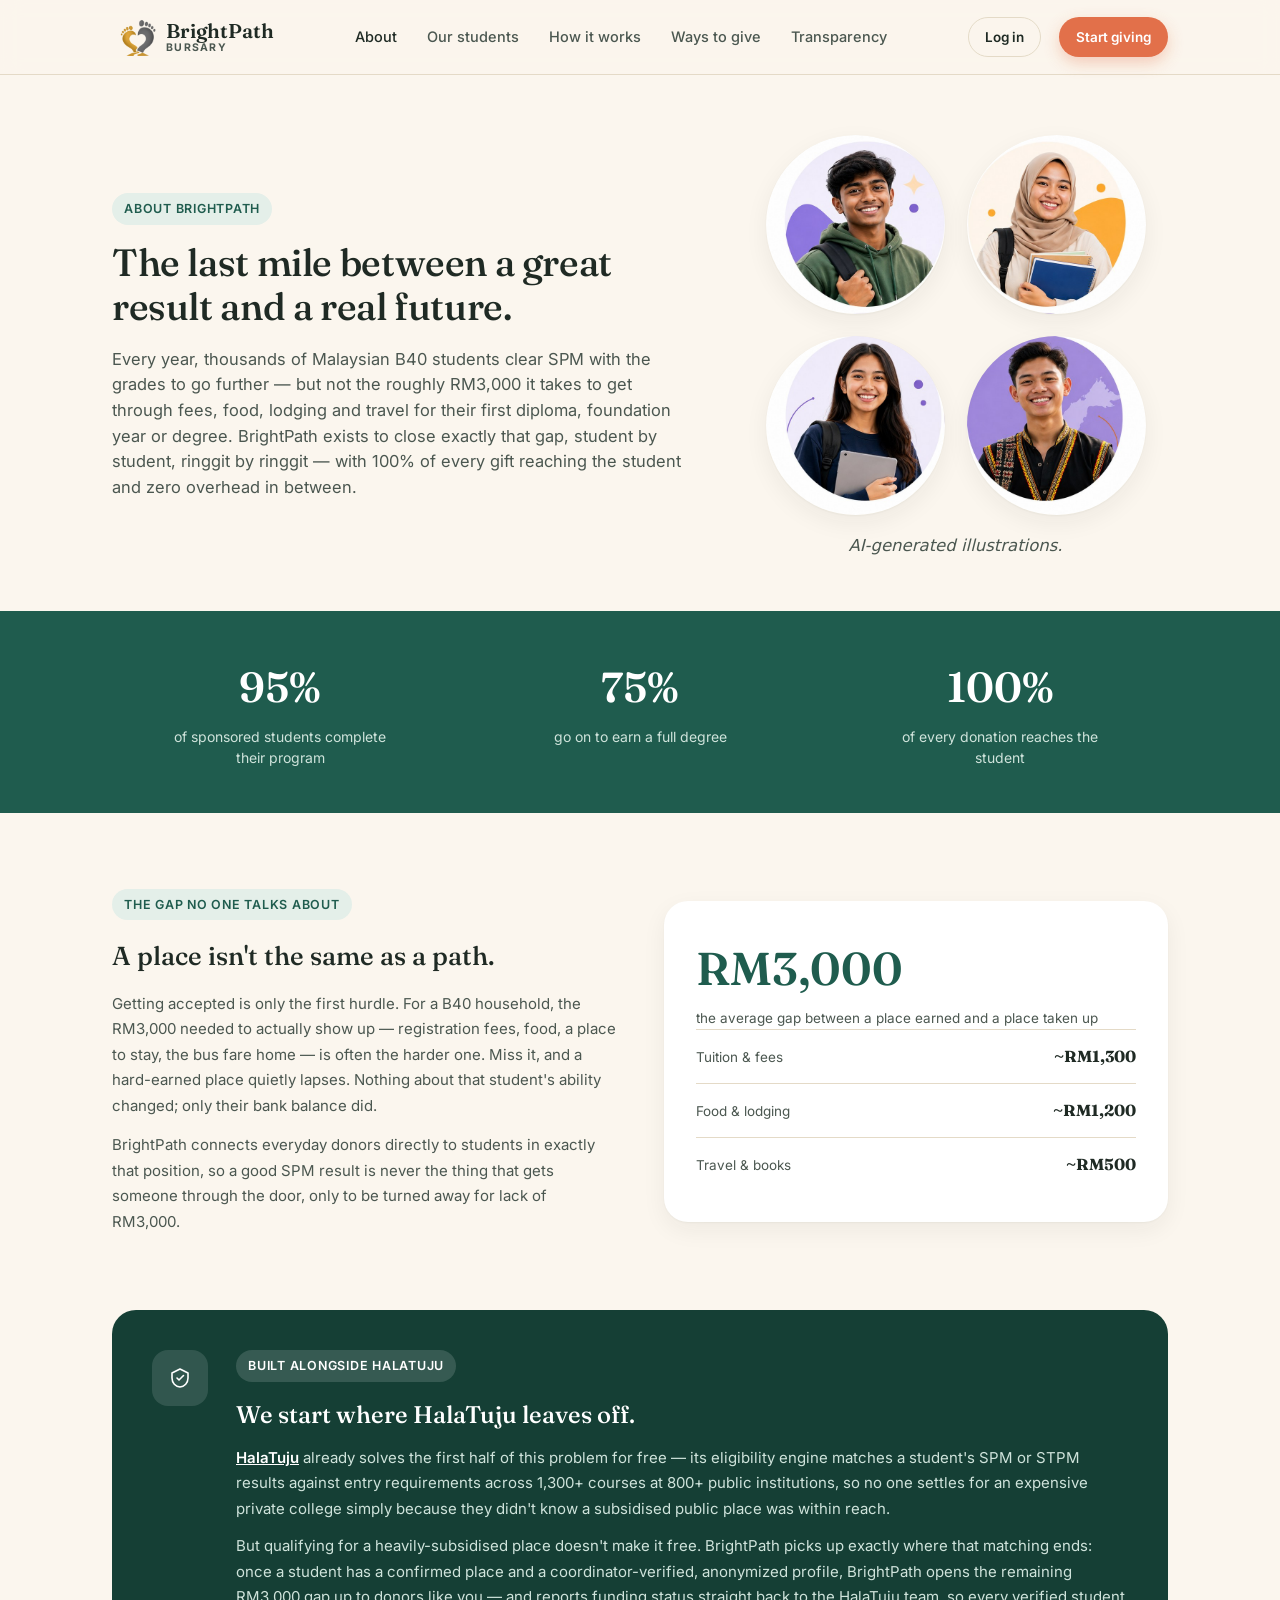
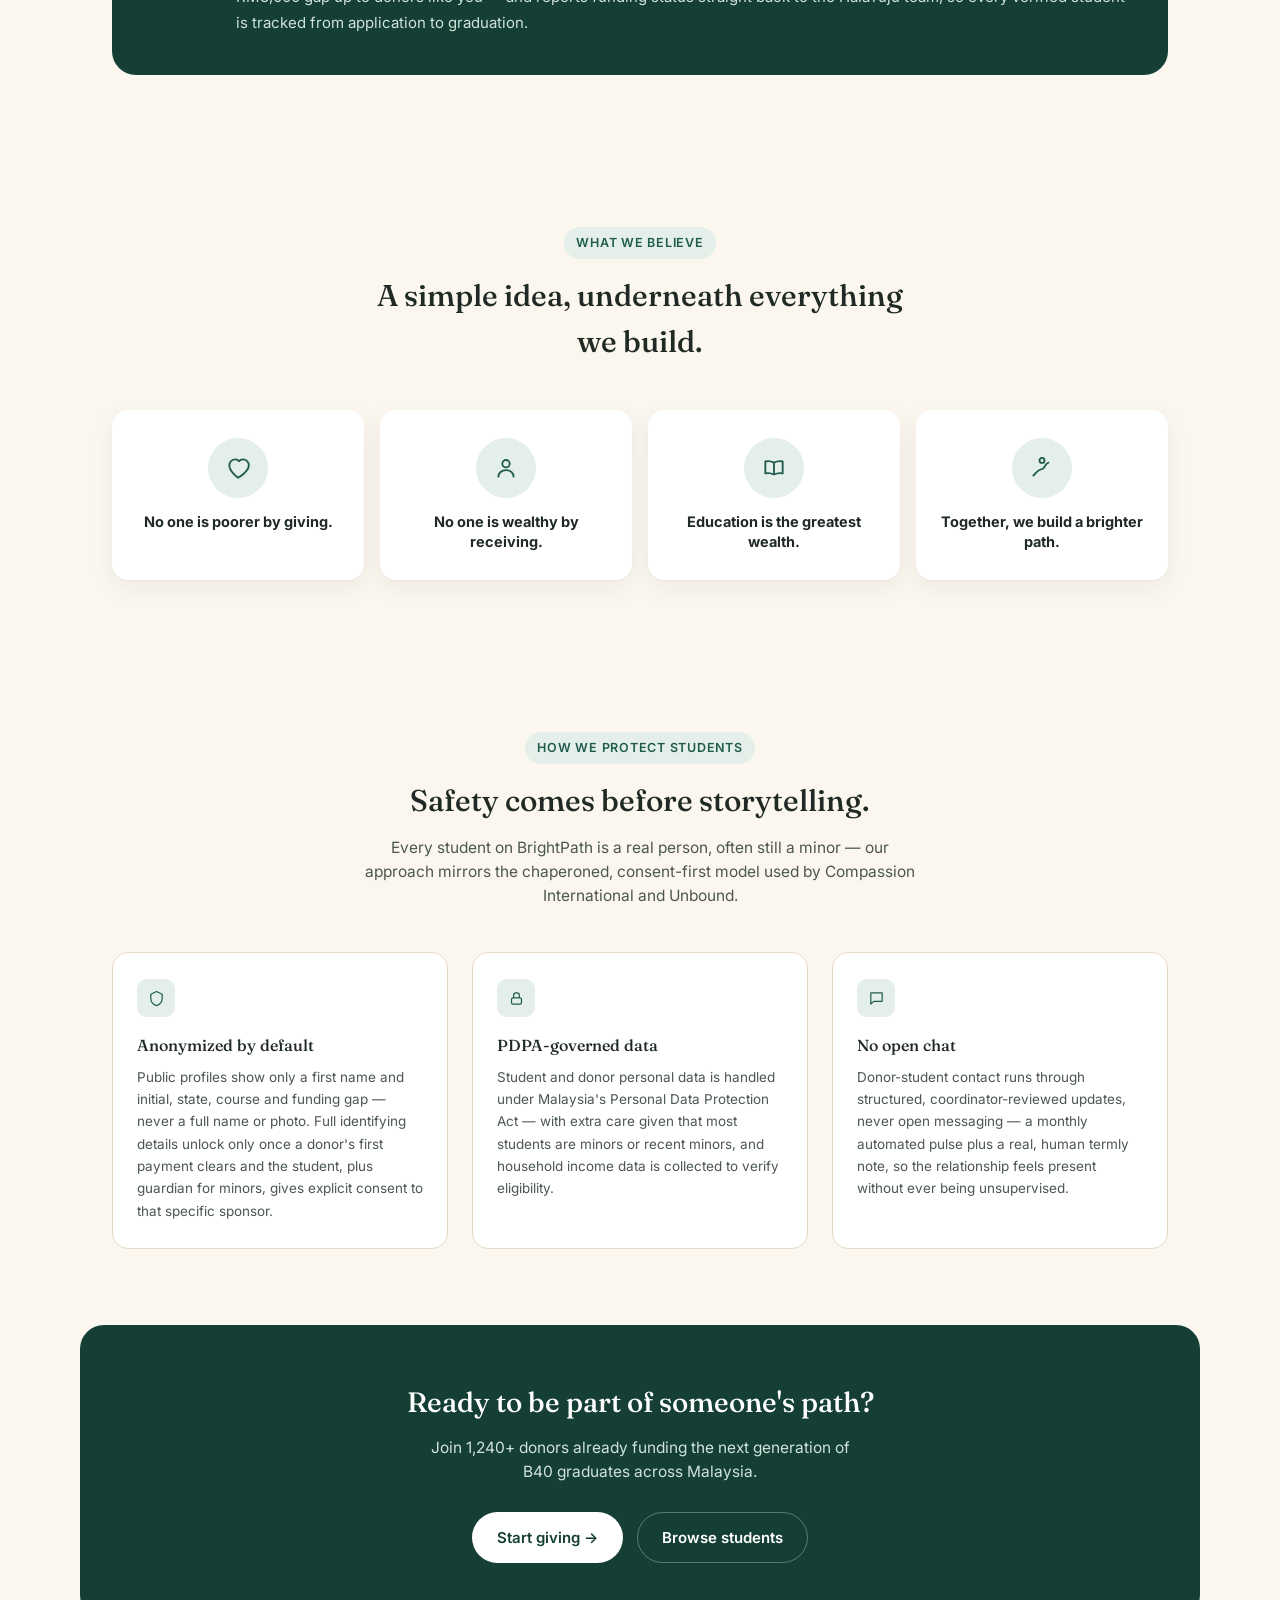
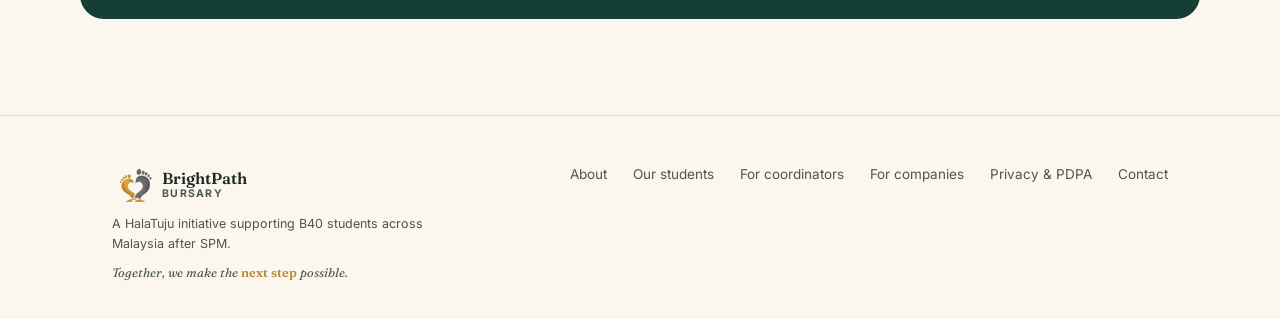
==== commit b1a33919: "Fix wasted page space: text left, photo square right on desktop The 2x2 photo square was floating ce" ====
--- a/about.html
+++ b/about.html
@@ -24,16 +24,19 @@
   @media (max-width:700px){ .stats-grid{grid-template-columns:1fr;gap:28px;} }
 
   .about-hero{padding:60px 0 8px;}
+  .about-hero-grid{display:grid;grid-template-columns:1.15fr 0.85fr;gap:56px;align-items:center;}
+  @media (max-width:860px){ .about-hero-grid{grid-template-columns:1fr;gap:40px;} }
   .about-hero .eyebrow{margin-bottom:16px;}
-  .about-hero h1{font-size:38px;line-height:1.16;max-width:760px;letter-spacing:-0.01em;}
-  .about-hero p{font-size:16.5px;color:var(--ink-soft);max-width:640px;margin-top:18px;}
+  .about-hero h1{font-size:38px;line-height:1.16;letter-spacing:-0.01em;}
+  .about-hero p{font-size:16.5px;color:var(--ink-soft);margin-top:18px;}
   @media (max-width:700px){ .about-hero h1{font-size:29px;} }
 
-  .photo-gallery{display:grid;grid-template-columns:repeat(2,1fr);gap:20px;margin:36px auto 0;max-width:420px;}
-  @media (max-width:480px){ .photo-gallery{max-width:300px;gap:14px;} }
+  .photo-gallery{display:grid;grid-template-columns:repeat(2,1fr);gap:22px;max-width:380px;margin-inline:auto;}
+  @media (max-width:860px){ .photo-gallery{max-width:320px;} }
+  @media (max-width:480px){ .photo-gallery{max-width:280px;gap:14px;} }
   .photo-gallery figure{margin:0;border-radius:50%;overflow:hidden;box-shadow:var(--shadow-card);position:relative;aspect-ratio:1/1;background:var(--cream-2);}
   .photo-gallery img{position:absolute;inset:0;width:100%;height:100%;object-fit:cover;display:block;}
-  .gallery-caption{font-size:13px;font-style:italic;color:var(--ink-soft);margin-top:16px;text-align:center;max-width:420px;margin-inline:auto;}
+  .gallery-caption{font-size:13px;font-style:italic;color:var(--ink-soft);margin-top:16px;text-align:center;max-width:380px;margin-inline:auto;}
 
   .split{display:grid;grid-template-columns:1fr 1fr;gap:48px;align-items:center;}
   @media (max-width:860px){ .split{grid-template-columns:1fr;} }
@@ -131,17 +134,22 @@
 <main>
   <section class="about-hero">
     <div class="wrap">
-      <span class="eyebrow">About BrightPath</span>
-      <h1>The last mile between a great result and a real future.</h1>
-      <p>Every year, thousands of Malaysian B40 students clear SPM with the grades to go further — but not the roughly RM3,000 it takes to get through fees, food, lodging and travel for their first diploma, foundation year or degree. BrightPath exists to close exactly that gap, student by student, ringgit by ringgit — with 100% of every gift reaching the student and zero overhead in between.</p>
-
-      <div class="photo-gallery">
-        <figure><img src="assets/student-ai-1.jpg" alt="AI-generated illustration of a Malaysian student" loading="lazy"></figure>
-        <figure><img src="assets/student-ai-2.jpg" alt="AI-generated illustration of a Malaysian student" loading="lazy"></figure>
-        <figure><img src="assets/student-ai-3.jpg" alt="AI-generated illustration of a Malaysian student" loading="lazy"></figure>
-        <figure><img src="assets/student-ai-4.jpg" alt="AI-generated illustration of a Malaysian student" loading="lazy"></figure>
-      </div>
-      <p class="gallery-caption">AI-generated illustrations.</p>
+      <div class="about-hero-grid">
+        <div>
+          <span class="eyebrow">About BrightPath</span>
+          <h1>The last mile between a great result and a real future.</h1>
+          <p>Every year, thousands of Malaysian B40 students clear SPM with the grades to go further — but not the roughly RM3,000 it takes to get through fees, food, lodging and travel for their first diploma, foundation year or degree. BrightPath exists to close exactly that gap, student by student, ringgit by ringgit — with 100% of every gift reaching the student and zero overhead in between.</p>
+        </div>
+        <div>
+          <div class="photo-gallery">
+            <figure><img src="assets/student-ai-1.jpg" alt="AI-generated illustration of a Malaysian student" loading="lazy"></figure>
+            <figure><img src="assets/student-ai-2.jpg" alt="AI-generated illustration of a Malaysian student" loading="lazy"></figure>
+            <figure><img src="assets/student-ai-3.jpg" alt="AI-generated illustration of a Malaysian student" loading="lazy"></figure>
+            <figure><img src="assets/student-ai-4.jpg" alt="AI-generated illustration of a Malaysian student" loading="lazy"></figure>
+          </div>
+          <p class="gallery-caption">AI-generated illustrations.</p>
+        </div>
+      </div>
     </div>
   </section>
 
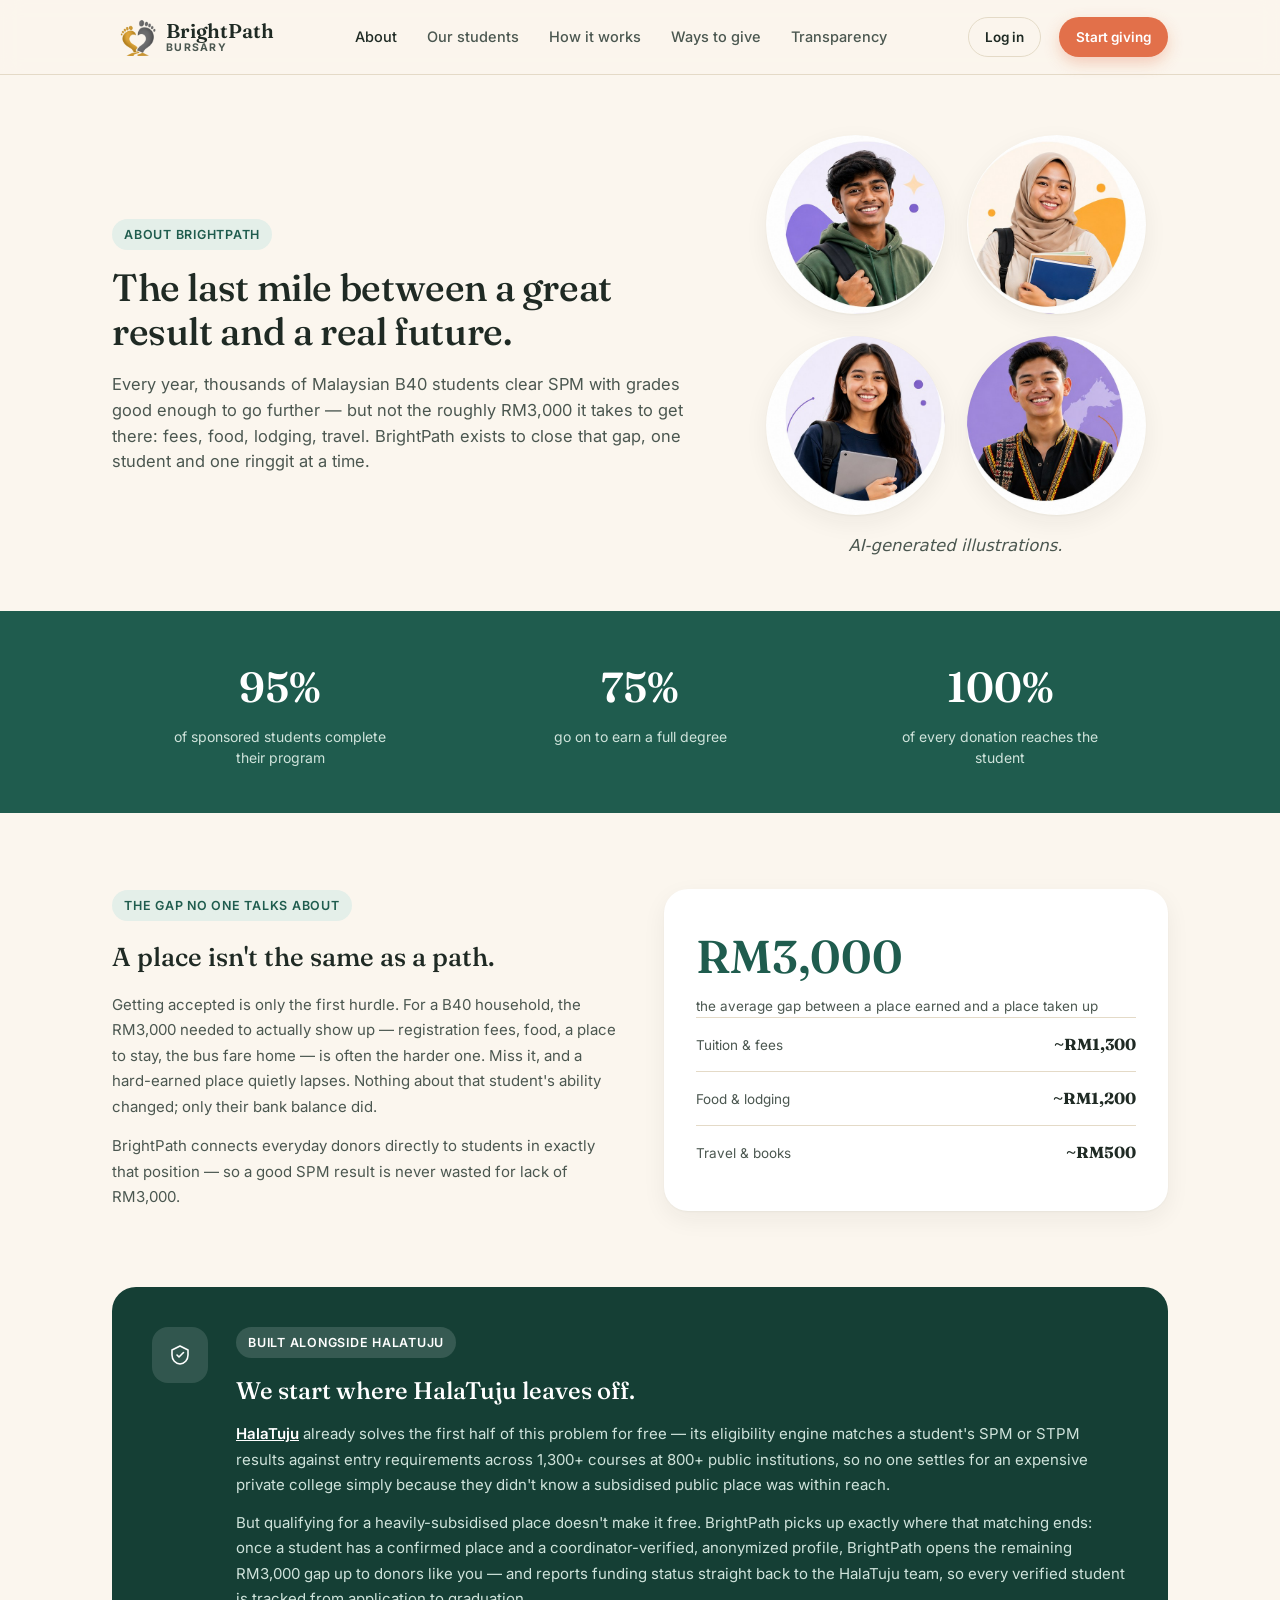
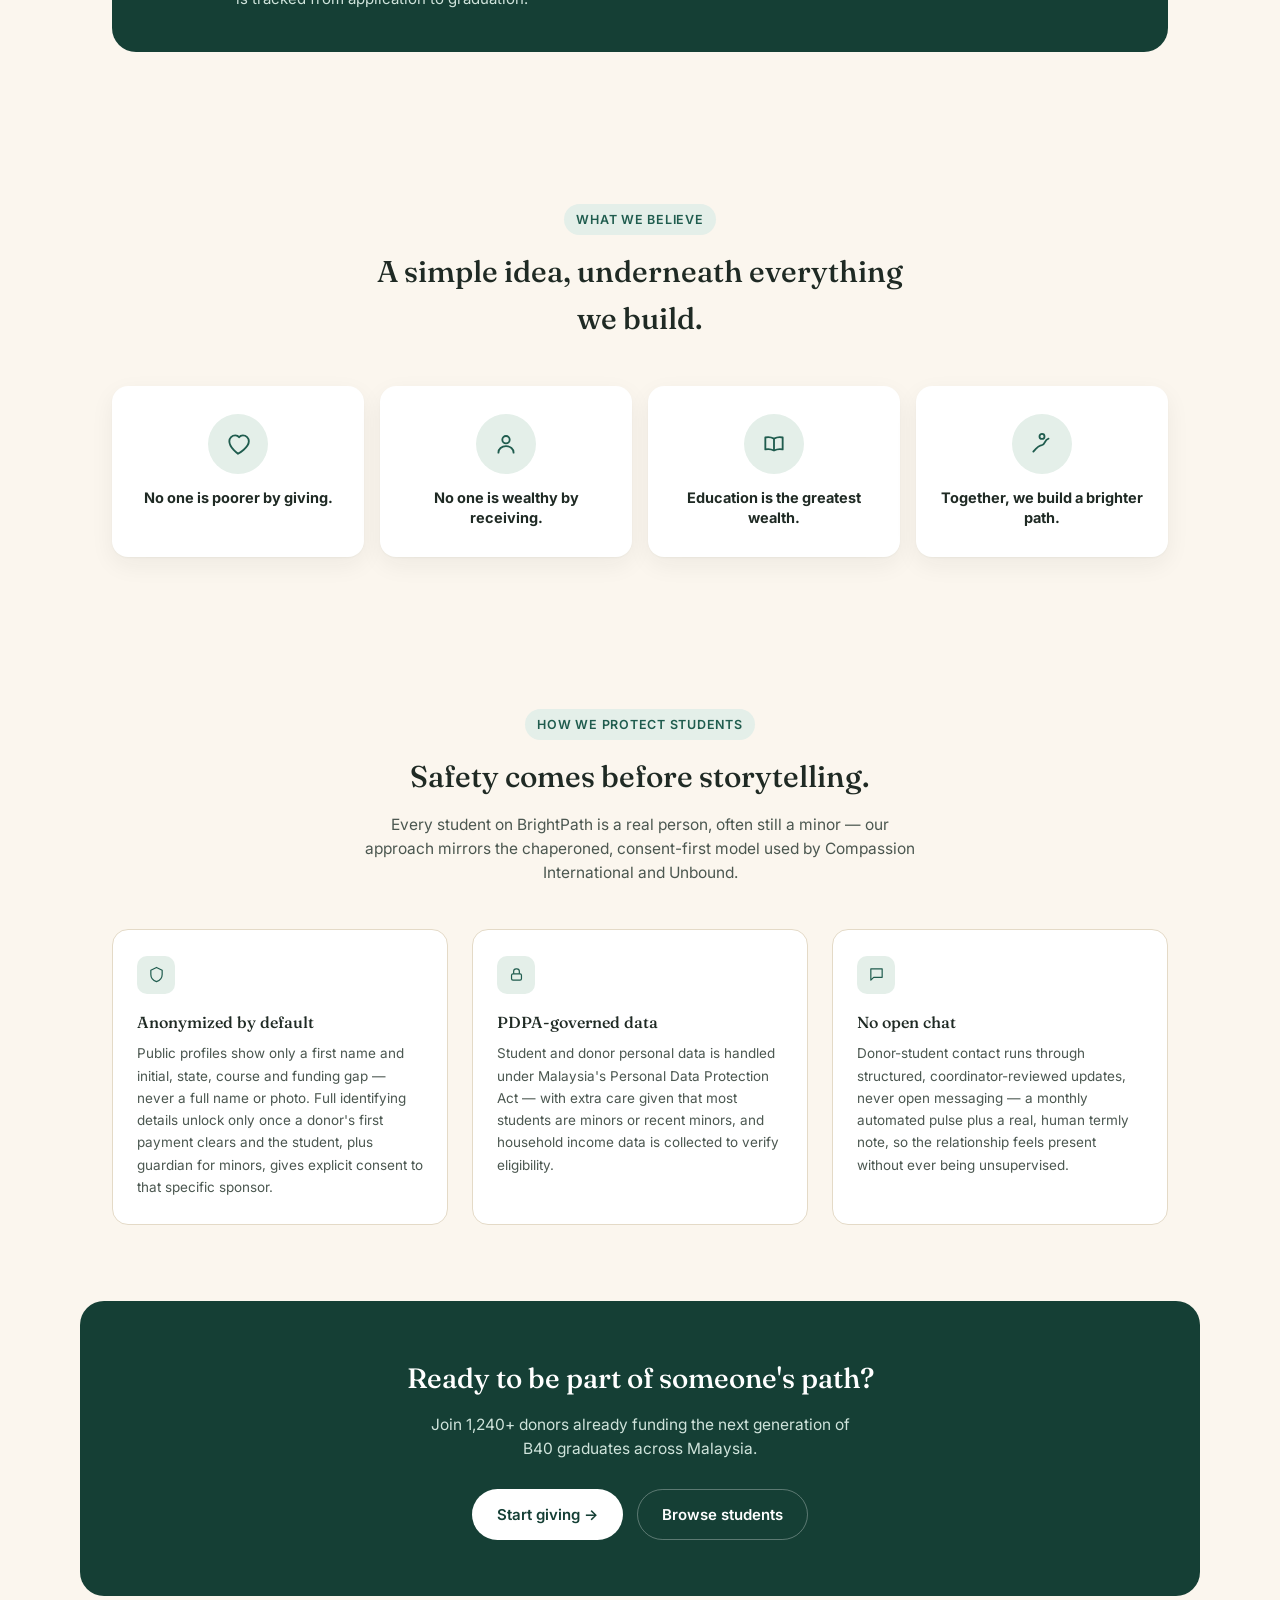
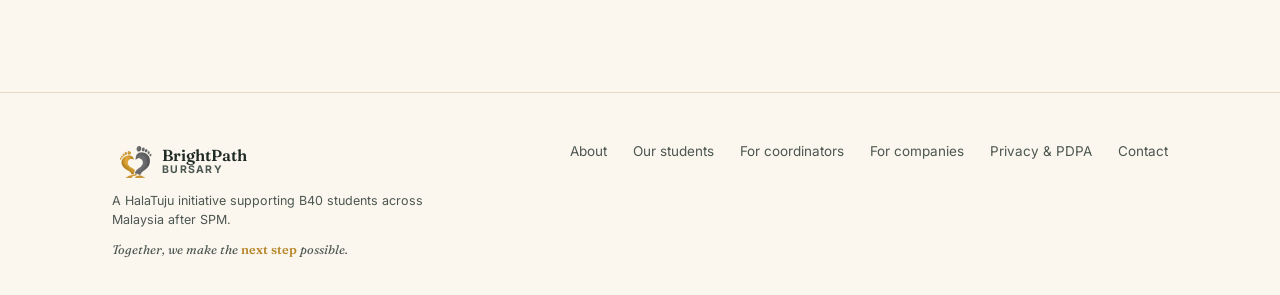
==== commit 1c0f29dd: "Tighten homepage and About copy for clarity and simplicity Trim empty adjectives, redundant trust-me" ====
--- a/about.html
+++ b/about.html
@@ -138,7 +138,7 @@
         <div>
           <span class="eyebrow">About BrightPath</span>
           <h1>The last mile between a great result and a real future.</h1>
-          <p>Every year, thousands of Malaysian B40 students clear SPM with the grades to go further — but not the roughly RM3,000 it takes to get through fees, food, lodging and travel for their first diploma, foundation year or degree. BrightPath exists to close exactly that gap, student by student, ringgit by ringgit — with 100% of every gift reaching the student and zero overhead in between.</p>
+          <p>Every year, thousands of Malaysian B40 students clear SPM with grades good enough to go further — but not the roughly RM3,000 it takes to get there: fees, food, lodging, travel. BrightPath exists to close that gap, one student and one ringgit at a time.</p>
         </div>
         <div>
           <div class="photo-gallery">
@@ -170,7 +170,7 @@
           <span class="eyebrow">The gap no one talks about</span>
           <h2 style="margin-top:16px;">A place isn't the same as a path.</h2>
           <p>Getting accepted is only the first hurdle. For a B40 household, the RM3,000 needed to actually show up — registration fees, food, a place to stay, the bus fare home — is often the harder one. Miss it, and a hard-earned place quietly lapses. Nothing about that student's ability changed; only their bank balance did.</p>
-          <p>BrightPath connects everyday donors directly to students in exactly that position, so a good SPM result is never the thing that gets someone through the door, only to be turned away for lack of RM3,000.</p>
+          <p>BrightPath connects everyday donors directly to students in exactly that position — so a good SPM result is never wasted for lack of RM3,000.</p>
         </div>
         <div class="gap-card">
           <div class="figure">RM3,000</div>
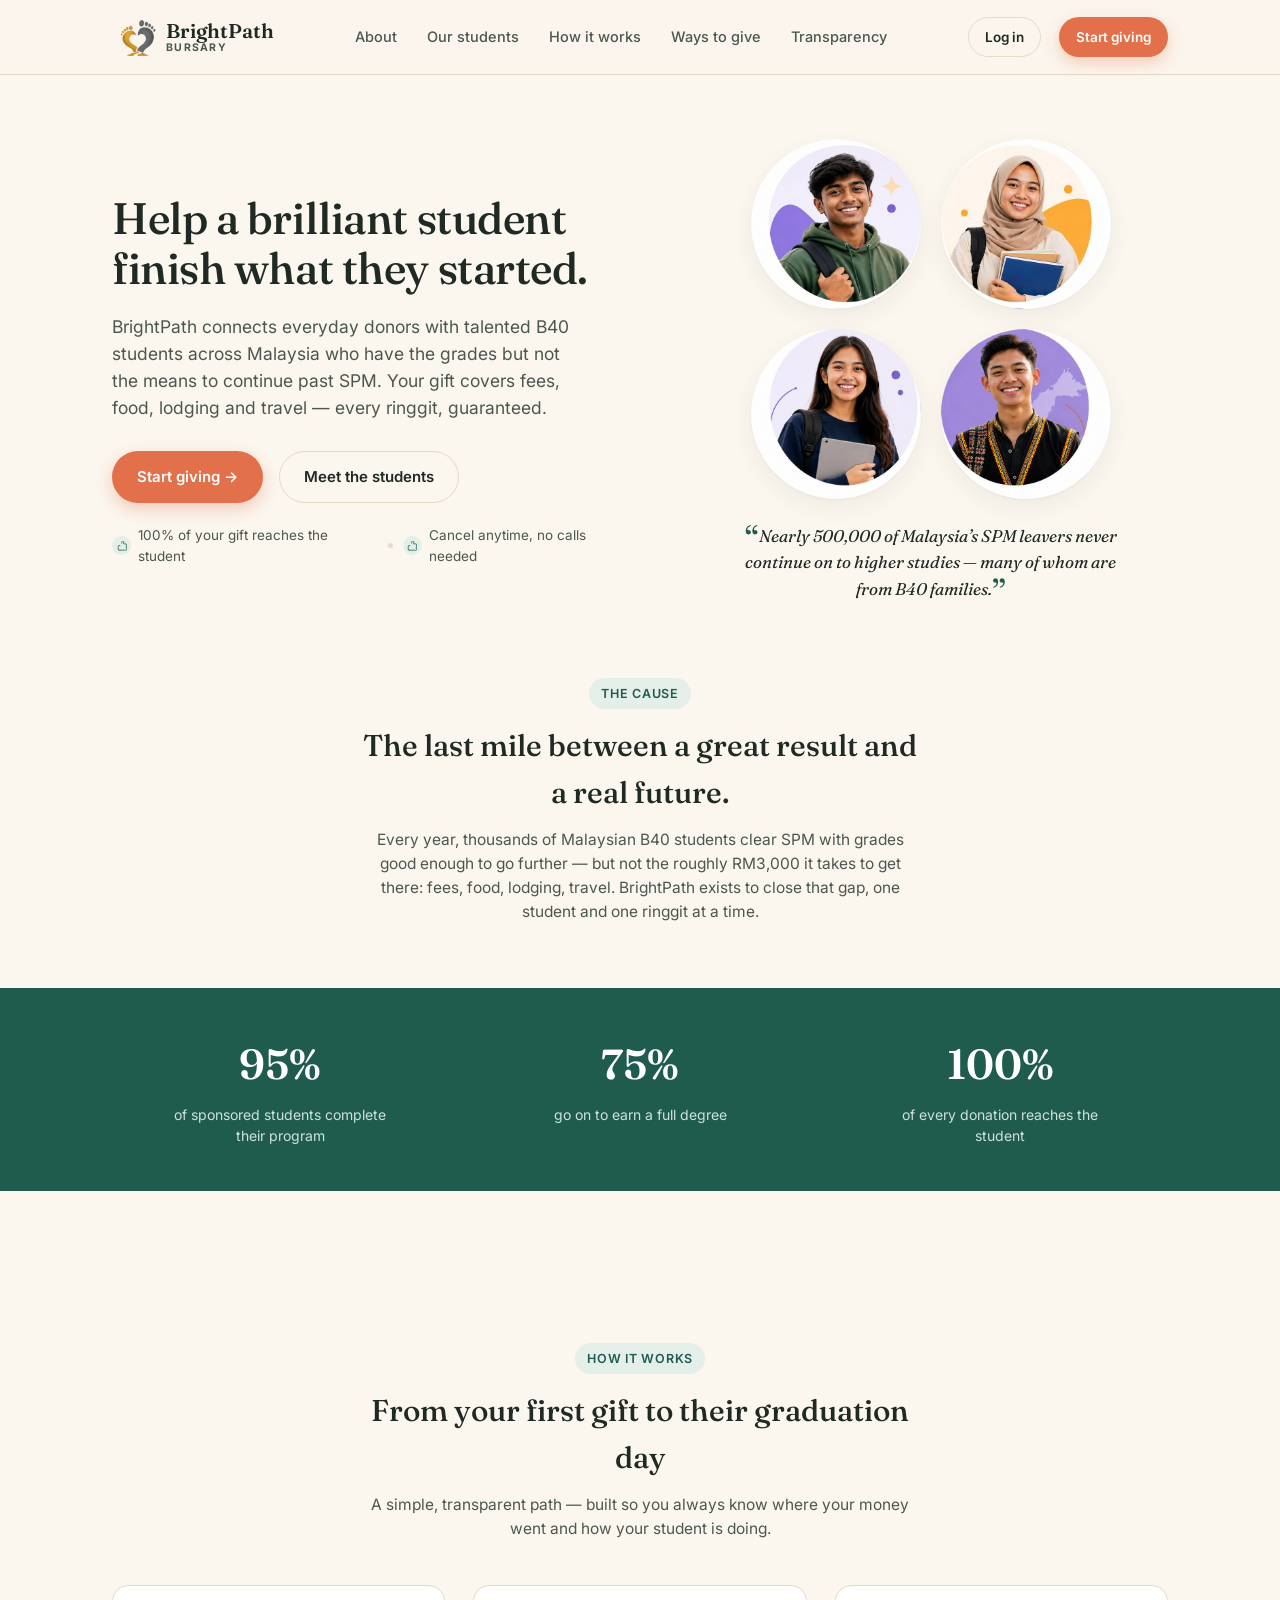
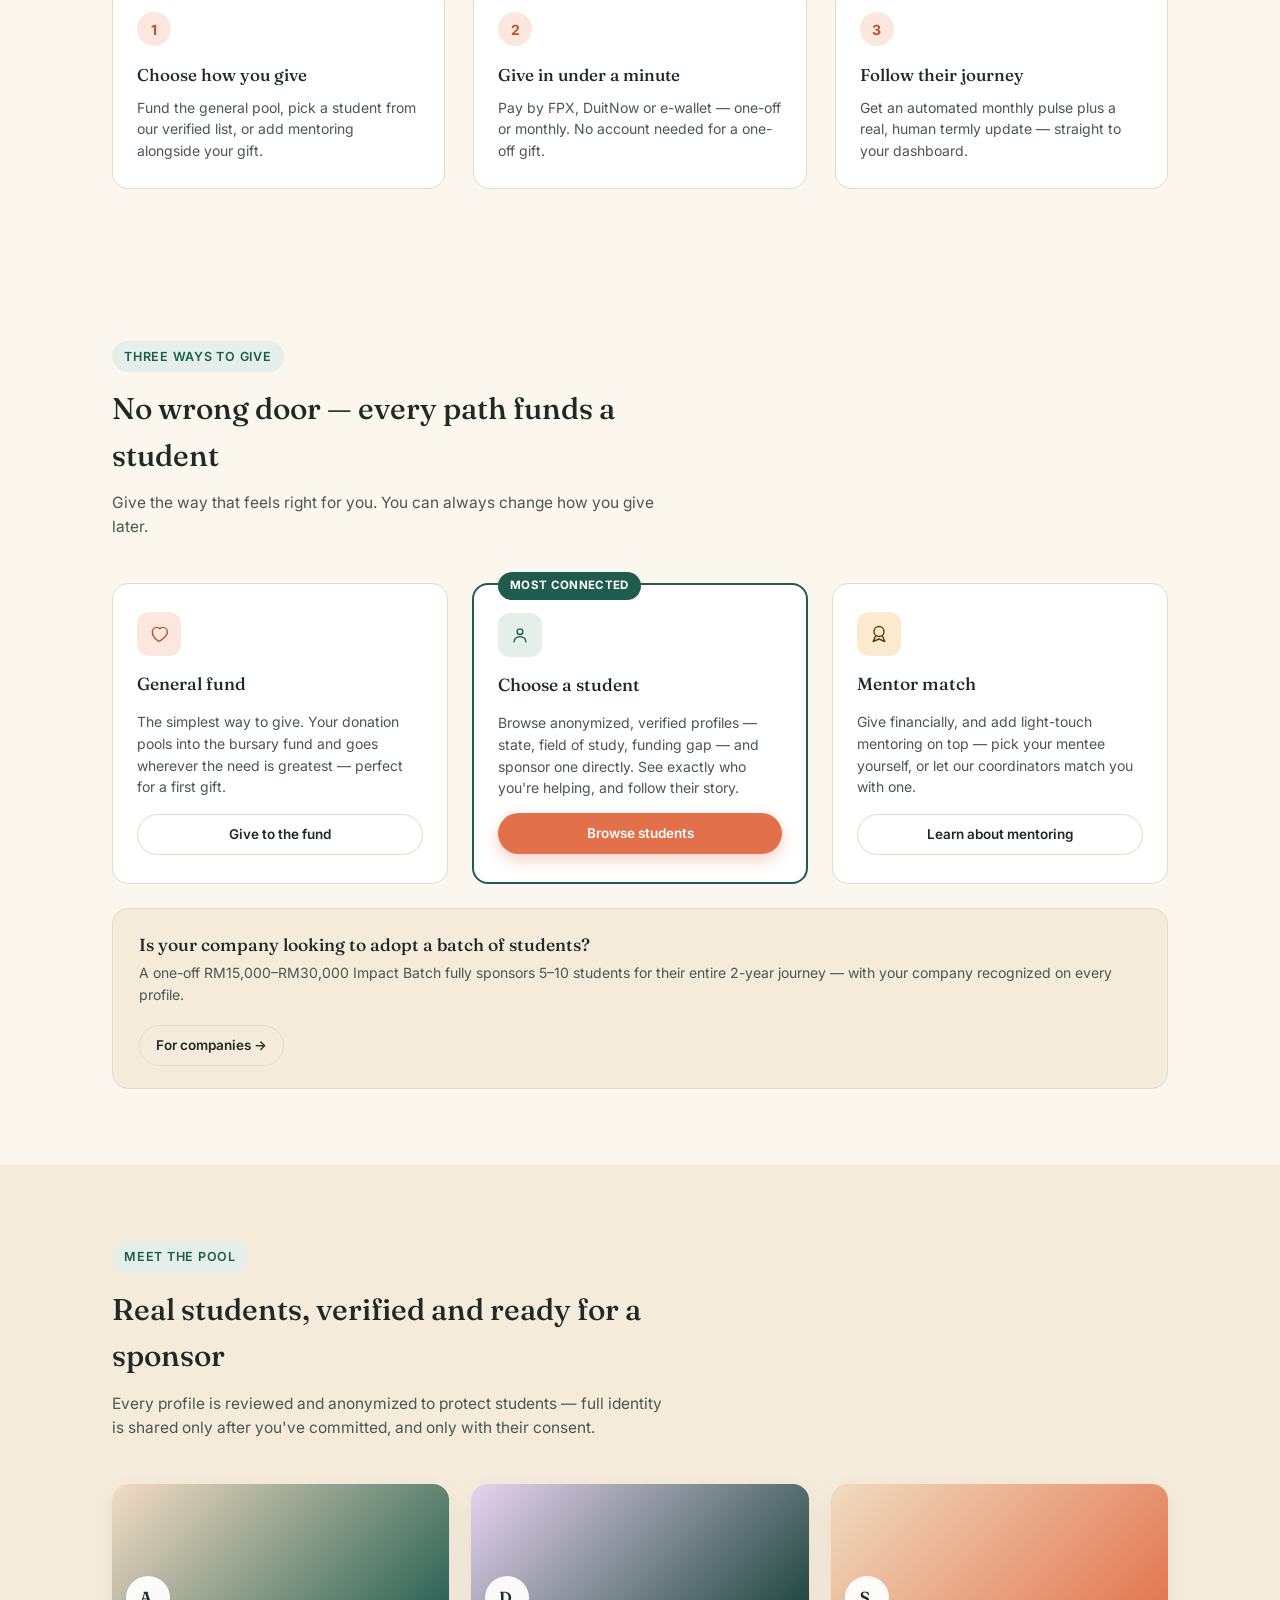
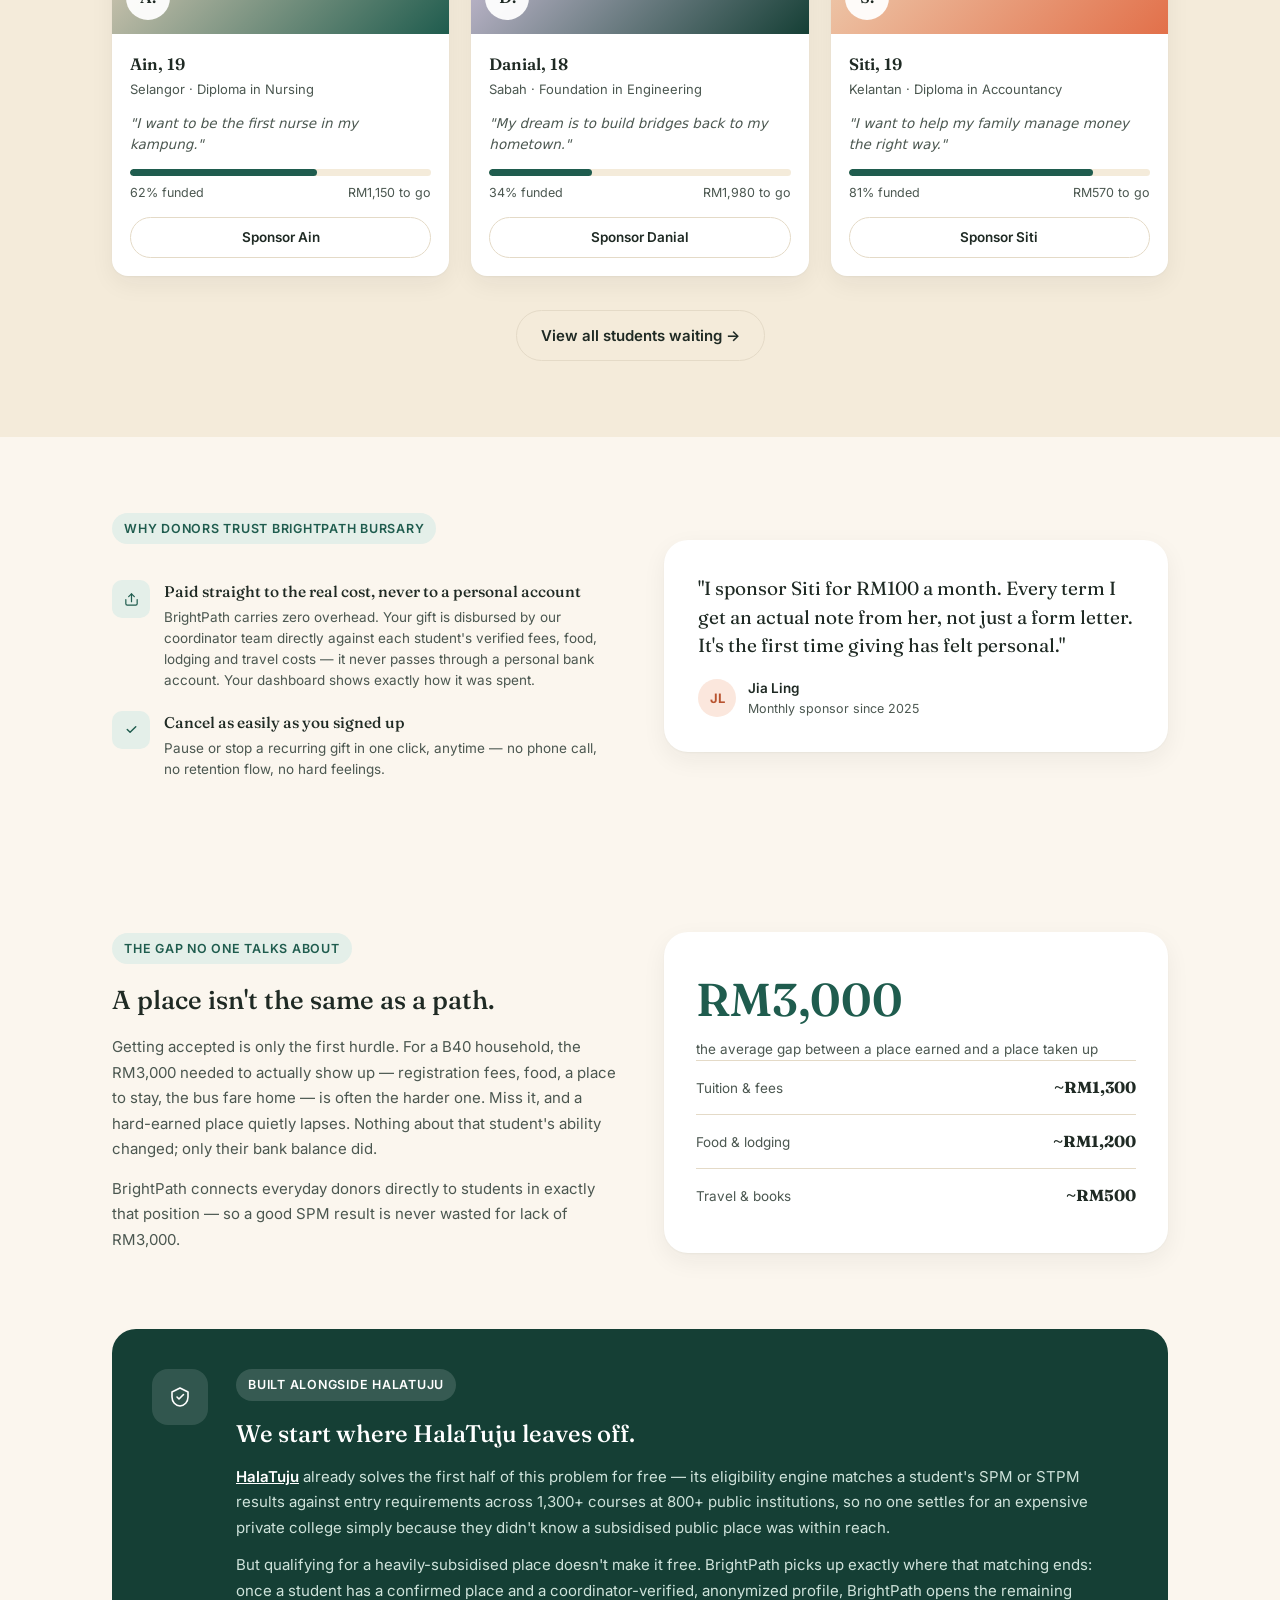
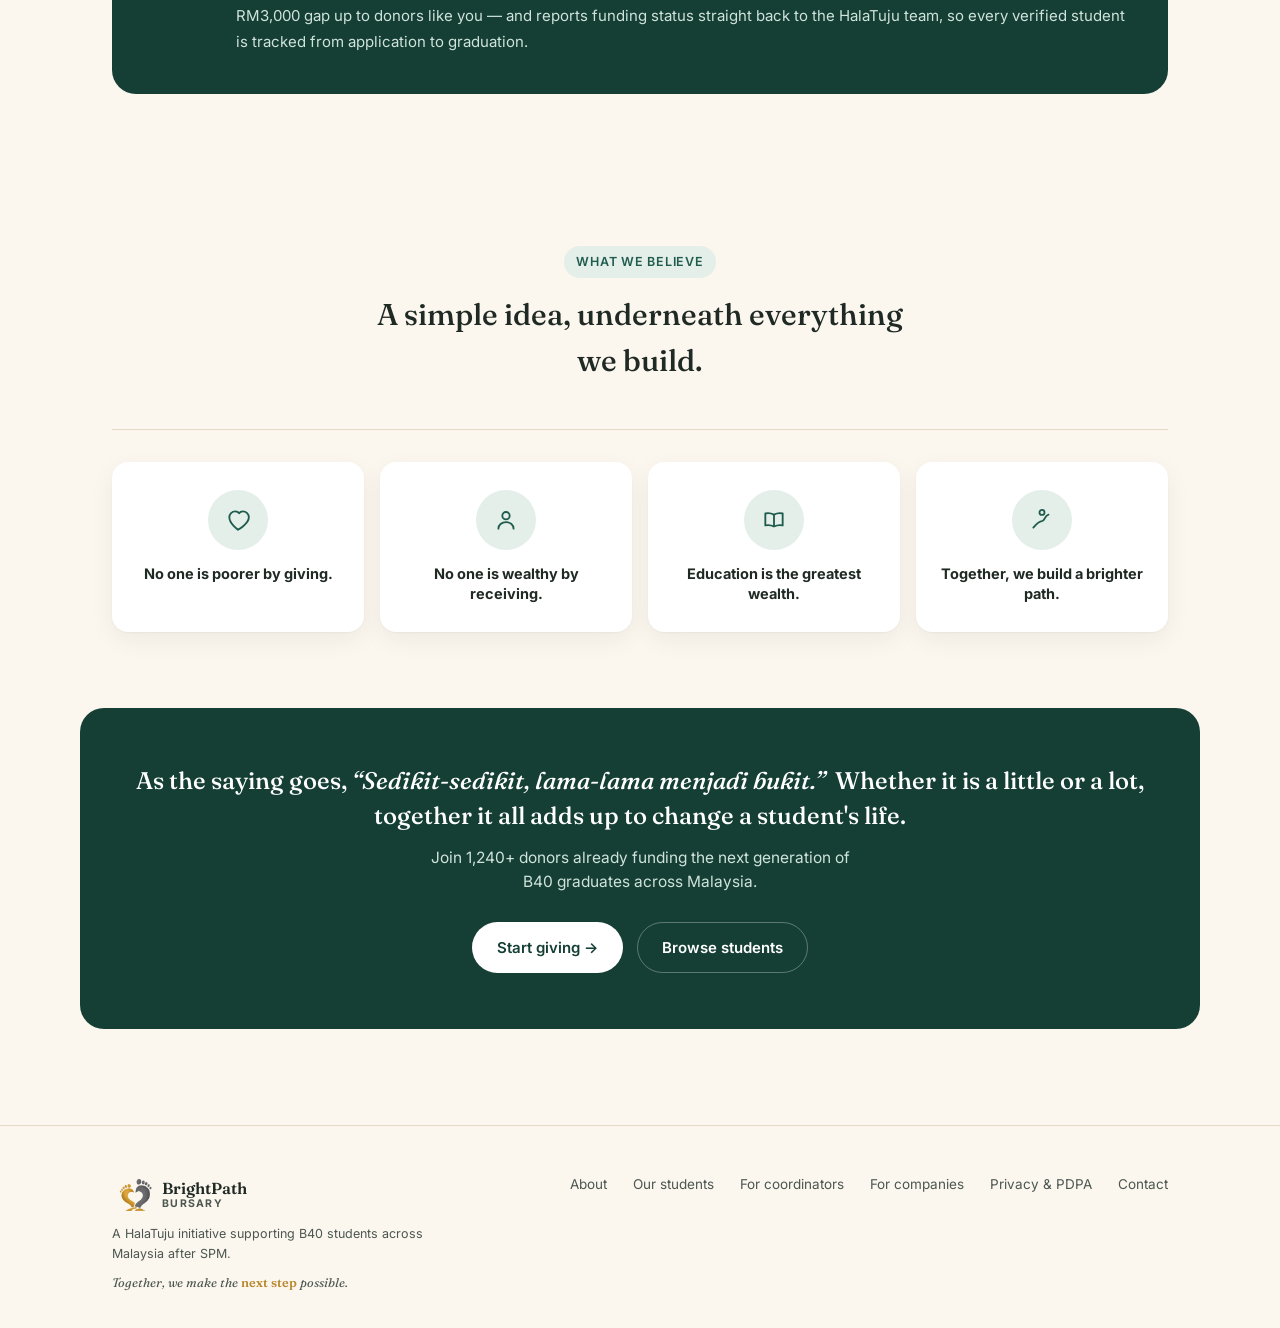
==== commit 10d90bad: "Merge About into the homepage as a single long-scroll page Restructures index.html into the requeste" ====
--- a/about.html
+++ b/about.html
@@ -4,287 +4,11 @@
 <meta charset="UTF-8">
 <meta name="viewport" content="width=device-width, initial-scale=1.0">
 <title>About BrightPath</title>
-<meta name="description" content="BrightPath closes the last-mile funding gap for Malaysian B40 students who've earned a place after SPM but can't afford to take it up. Built alongside HalaTuju.">
-<link rel="canonical" href="https://brightpath-sureshdhynnas-projects.vercel.app/about.html">
-<meta property="og:type" content="website">
-<meta property="og:site_name" content="BrightPath">
-<meta property="og:title" content="About BrightPath">
-<meta property="og:description" content="BrightPath closes the last-mile funding gap for Malaysian B40 students who've earned a place after SPM but can't afford to take it up.">
-<meta property="og:url" content="https://brightpath-sureshdhynnas-projects.vercel.app/about.html">
-<meta name="twitter:card" content="summary">
-<link rel="preconnect" href="https://fonts.googleapis.com">
-<link rel="preconnect" href="https://fonts.gstatic.com" crossorigin>
-<link href="https://fonts.googleapis.com/css2?family=Fraunces:opsz,wght@9..144,400;9..144,500;9..144,600&family=Inter:wght@400;500;600;700&display=swap" rel="stylesheet">
-<link rel="stylesheet" href="styles.css">
-<style>
-  .stats{background:var(--teal);color:#fff;padding:44px 0;margin-top:44px;}
-  .stats-grid{display:grid;grid-template-columns:repeat(3,1fr);gap:24px;text-align:center;}
-  .stats-grid .num{font-family:'Fraunces',serif;font-size:42px;font-weight:600;color:#fff;}
-  .stats-grid .lbl{font-size:14px;color:#CFE3DB;margin-top:6px;max-width:220px;margin-inline:auto;}
-  @media (max-width:700px){ .stats-grid{grid-template-columns:1fr;gap:28px;} }
-
-  .about-hero{padding:60px 0 8px;}
-  .about-hero-grid{display:grid;grid-template-columns:1.15fr 0.85fr;gap:56px;align-items:center;}
-  @media (max-width:860px){ .about-hero-grid{grid-template-columns:1fr;gap:40px;} }
-  .about-hero .eyebrow{margin-bottom:16px;}
-  .about-hero h1{font-size:38px;line-height:1.16;letter-spacing:-0.01em;}
-  .about-hero p{font-size:16.5px;color:var(--ink-soft);margin-top:18px;}
-  @media (max-width:700px){ .about-hero h1{font-size:29px;} }
-
-  .photo-gallery{display:grid;grid-template-columns:repeat(2,1fr);gap:22px;max-width:380px;margin-inline:auto;}
-  @media (max-width:860px){ .photo-gallery{max-width:320px;} }
-  @media (max-width:480px){ .photo-gallery{max-width:280px;gap:14px;} }
-  .photo-gallery figure{margin:0;border-radius:50%;overflow:hidden;box-shadow:var(--shadow-card);position:relative;aspect-ratio:1/1;background:var(--cream-2);}
-  .photo-gallery img{position:absolute;inset:0;width:100%;height:100%;object-fit:cover;display:block;}
-  .gallery-caption{font-size:13px;font-style:italic;color:var(--ink-soft);margin-top:16px;text-align:center;max-width:380px;margin-inline:auto;}
-
-  .split{display:grid;grid-template-columns:1fr 1fr;gap:48px;align-items:center;}
-  @media (max-width:860px){ .split{grid-template-columns:1fr;} }
-  .split h2{font-size:26px;margin-bottom:14px;}
-  .split p{font-size:15px;color:var(--ink-soft);line-height:1.7;margin-bottom:14px;}
-  .split p:last-child{margin-bottom:0;}
-
-  .gap-card{
-    background:var(--white);border-radius:var(--radius-lg);box-shadow:var(--shadow-card);
-    padding:32px;position:relative;
-  }
-  .gap-card .figure{font-family:'Fraunces',serif;font-size:46px;font-weight:600;color:var(--teal);}
-  .gap-card .figure-label{font-size:13.5px;color:var(--ink-soft);margin-top:4px;}
-  .gap-row{display:flex;justify-content:space-between;align-items:baseline;padding:14px 0;border-top:1px solid var(--line);}
-  .gap-row:first-of-type{border-top:none;}
-  .gap-row span:first-child{font-size:13.5px;color:var(--ink-soft);}
-  .gap-row span:last-child{font-weight:700;font-family:'Fraunces',serif;}
-
-  .halatuju-card{
-    background:var(--teal-dark);color:#fff;border-radius:var(--radius-lg);padding:40px;
-    display:grid;grid-template-columns:auto 1fr;gap:28px;align-items:start;
-  }
-  @media (max-width:700px){ .halatuju-card{grid-template-columns:1fr;} }
-  .halatuju-mark{
-    width:56px;height:56px;border-radius:16px;background:rgba(255,255,255,0.12);
-    display:flex;align-items:center;justify-content:center;flex-shrink:0;color:#fff;
-  }
-  .halatuju-card h2{color:#fff;font-size:24px;margin-bottom:12px;}
-  .halatuju-card p{color:#CFE3DB;font-size:15px;line-height:1.7;margin-bottom:12px;}
-  .halatuju-card p:last-child{margin-bottom:0;}
-  .halatuju-card a{color:#fff;text-decoration:underline;font-weight:600;}
-
-  .value-row{display:grid;grid-template-columns:repeat(4,1fr);gap:16px;}
-  @media (max-width:760px){ .value-row{grid-template-columns:1fr 1fr;} }
-  @media (max-width:480px){ .value-row{grid-template-columns:1fr;} }
-  .value-item{
-    display:flex;flex-direction:column;align-items:center;text-align:center;gap:14px;
-    background:var(--white);border-radius:var(--radius-md);padding:28px 18px;box-shadow:var(--shadow-card);
-    transition:transform .15s ease;
-  }
-  .value-item:hover{transform:translateY(-3px);}
-  .value-item i{width:60px;height:60px;border-radius:50%;background:var(--teal-light);color:var(--teal);display:flex;align-items:center;justify-content:center;flex-shrink:0;}
-  .value-item i svg{width:26px;height:26px;}
-  .value-item p{font-size:14.5px;font-weight:700;color:var(--ink);line-height:1.4;}
-
-  .safety-grid{display:grid;grid-template-columns:repeat(3,1fr);gap:24px;}
-  @media (max-width:860px){ .safety-grid{grid-template-columns:1fr;} }
-  .safety-card{background:var(--white);border:1px solid var(--line);border-radius:var(--radius-md);padding:26px 24px;}
-  .safety-card i{width:38px;height:38px;border-radius:10px;background:var(--teal-light);color:var(--teal);display:flex;align-items:center;justify-content:center;margin-bottom:16px;}
-  .safety-card h3{font-size:16px;margin-bottom:8px;}
-  .safety-card p{font-size:13.5px;color:var(--ink-soft);line-height:1.65;}
-
-  .final-cta{
-    background:var(--teal-dark);border-radius:var(--radius-lg);
-    padding:56px 48px;text-align:center;color:#fff;margin:0 32px;
-    max-width:1120px;margin-inline:auto;
-  }
-  .final-cta h2{color:#fff;font-size:28px;margin-bottom:12px;}
-  .final-cta p{color:#CFE3DB;font-size:15.5px;margin-bottom:28px;max-width:440px;margin-inline:auto;}
-  .final-cta-actions{display:flex;gap:14px;justify-content:center;flex-wrap:wrap;}
-</style>
+<meta http-equiv="refresh" content="0; url=index.html#the-cause">
+<link rel="canonical" href="https://brightpath-sureshdhynnas-projects.vercel.app/index.html#the-cause">
 </head>
 <body>
-
-<header>
-  <nav class="wrap">
-    <a href="index.html" class="logo">
-      <span class="logo-mark"><img src="assets/logo-icon.png" alt="BrightPath"></span>
-      <span class="logo-text"><span class="logo-name">BrightPath</span><span class="logo-sub">Bursary</span></span>
-    </a>
-    <div class="nav-links">
-      <a href="about.html" class="active">About</a>
-      <a href="students.html">Our students</a>
-      <a href="index.html#how">How it works</a>
-      <a href="index.html#give">Ways to give</a>
-      <a href="index.html#trust">Transparency</a>
-    </div>
-    <div class="nav-cta">
-      <div class="account-menu" id="account-menu" style="display:none;">
-        <button class="btn btn-ghost btn-sm" id="account-trigger" onclick="toggleAccountDropdown()">Account ▾</button>
-        <div class="account-dropdown" id="account-dropdown">
-          <a href="dashboard.html">My account</a>
-          <a href="#" onclick="signOut();return false;">Sign out</a>
-        </div>
-      </div>
-      <a href="#" class="btn btn-ghost btn-sm" id="nav-login">Log in</a>
-      <a href="join.html" class="btn btn-primary btn-sm" id="nav-start">Start giving</a>
-    </div>
-  </nav>
-</header>
-
-<script src="auth.js"></script>
-<script>renderAccountNav();</script>
-
-<main>
-  <section class="about-hero">
-    <div class="wrap">
-      <div class="about-hero-grid">
-        <div>
-          <span class="eyebrow">About BrightPath</span>
-          <h1>The last mile between a great result and a real future.</h1>
-          <p>Every year, thousands of Malaysian B40 students clear SPM with grades good enough to go further — but not the roughly RM3,000 it takes to get there: fees, food, lodging, travel. BrightPath exists to close that gap, one student and one ringgit at a time.</p>
-        </div>
-        <div>
-          <div class="photo-gallery">
-            <figure><img src="assets/student-ai-1.jpg" alt="AI-generated illustration of a Malaysian student" loading="lazy"></figure>
-            <figure><img src="assets/student-ai-2.jpg" alt="AI-generated illustration of a Malaysian student" loading="lazy"></figure>
-            <figure><img src="assets/student-ai-3.jpg" alt="AI-generated illustration of a Malaysian student" loading="lazy"></figure>
-            <figure><img src="assets/student-ai-4.jpg" alt="AI-generated illustration of a Malaysian student" loading="lazy"></figure>
-          </div>
-          <p class="gallery-caption">AI-generated illustrations.</p>
-        </div>
-      </div>
-    </div>
-  </section>
-
-  <div class="stats" style="margin-top:44px;">
-    <div class="wrap">
-      <div class="stats-grid">
-        <div><div class="num">95%</div><div class="lbl">of sponsored students complete their program</div></div>
-        <div><div class="num">75%</div><div class="lbl">go on to earn a full degree</div></div>
-        <div><div class="num">100%</div><div class="lbl">of every donation reaches the student</div></div>
-      </div>
-    </div>
-  </div>
-
-  <section>
-    <div class="wrap">
-      <div class="split">
-        <div>
-          <span class="eyebrow">The gap no one talks about</span>
-          <h2 style="margin-top:16px;">A place isn't the same as a path.</h2>
-          <p>Getting accepted is only the first hurdle. For a B40 household, the RM3,000 needed to actually show up — registration fees, food, a place to stay, the bus fare home — is often the harder one. Miss it, and a hard-earned place quietly lapses. Nothing about that student's ability changed; only their bank balance did.</p>
-          <p>BrightPath connects everyday donors directly to students in exactly that position — so a good SPM result is never wasted for lack of RM3,000.</p>
-        </div>
-        <div class="gap-card">
-          <div class="figure">RM3,000</div>
-          <div class="figure-label">the average gap between a place earned and a place taken up</div>
-          <div class="gap-row"><span>Tuition & fees</span><span>~RM1,300</span></div>
-          <div class="gap-row"><span>Food & lodging</span><span>~RM1,200</span></div>
-          <div class="gap-row"><span>Travel & books</span><span>~RM500</span></div>
-        </div>
-      </div>
-    </div>
-  </section>
-
-  <section style="padding-top:0;">
-    <div class="wrap">
-      <div class="halatuju-card">
-        <div class="halatuju-mark">
-          <svg width="24" height="24" viewBox="0 0 24 24" fill="none"><path d="M12 3L4 7V12C4 17 7.5 20.5 12 21C16.5 20.5 20 17 20 12V7L12 3Z" stroke="currentColor" stroke-width="1.6" stroke-linejoin="round"/><path d="M9 12L11 14L15.5 9.5" stroke="currentColor" stroke-width="1.6" stroke-linecap="round" stroke-linejoin="round"/></svg>
-        </div>
-        <div>
-          <span class="eyebrow" style="background:rgba(255,255,255,0.14);color:#fff;margin-bottom:14px;">Built alongside HalaTuju</span>
-          <h2>We start where HalaTuju leaves off.</h2>
-          <p><a href="https://halatuju.xyz" target="_blank" rel="noopener">HalaTuju</a> already solves the first half of this problem for free — its eligibility engine matches a student's SPM or STPM results against entry requirements across 1,300+ courses at 800+ public institutions, so no one settles for an expensive private college simply because they didn't know a subsidised public place was within reach.</p>
-          <p>But qualifying for a heavily-subsidised place doesn't make it free. BrightPath picks up exactly where that matching ends: once a student has a confirmed place and a coordinator-verified, anonymized profile, BrightPath opens the remaining RM3,000 gap up to donors like you — and reports funding status straight back to the HalaTuju team, so every verified student is tracked from application to graduation.</p>
-        </div>
-      </div>
-    </div>
-  </section>
-
-  <section>
-    <div class="wrap">
-      <div class="section-head center">
-        <span class="eyebrow">What we believe</span>
-        <h2>A simple idea, underneath everything we build.</h2>
-      </div>
-      <div class="value-row">
-        <div class="value-item">
-          <i><svg width="17" height="17" viewBox="0 0 24 24" fill="none"><path d="M12 21C12 21 4 15.5 4 9.5C4 6.5 6.4 4 9.5 4C11 4 12.3 4.7 13 5.8C13.7 4.7 15 4 16.5 4C19.6 4 22 6.5 22 9.5C22 15.5 12 21 12 21Z" stroke="currentColor" stroke-width="1.7" stroke-linejoin="round"/></svg></i>
-          <p>No one is poorer by giving.</p>
-        </div>
-        <div class="value-item">
-          <i><svg width="17" height="17" viewBox="0 0 24 24" fill="none"><circle cx="12" cy="8" r="3.4" stroke="currentColor" stroke-width="1.7"/><path d="M5 20C5 16.5 8 14 12 14C16 14 19 16.5 19 20" stroke="currentColor" stroke-width="1.7" stroke-linecap="round"/></svg></i>
-          <p>No one is wealthy by receiving.</p>
-        </div>
-        <div class="value-item">
-          <i><svg width="17" height="17" viewBox="0 0 24 24" fill="none"><path d="M4 6C4 6 8 5 12 7C16 5 20 6 20 6V17C20 17 16 16 12 18C8 16 4 17 4 17V6Z" stroke="currentColor" stroke-width="1.7" stroke-linejoin="round"/><path d="M12 7V18" stroke="currentColor" stroke-width="1.7"/></svg></i>
-          <p>Education is the greatest wealth.</p>
-        </div>
-        <div class="value-item">
-          <i><svg width="17" height="17" viewBox="0 0 24 24" fill="none"><circle cx="12" cy="5" r="2.3" stroke="currentColor" stroke-width="1.7"/><path d="M4 19C4 19 9 13 12 13C15 13 14 8 18 7" stroke="currentColor" stroke-width="1.7" stroke-linecap="round"/></svg></i>
-          <p>Together, we build a brighter path.</p>
-        </div>
-      </div>
-    </div>
-  </section>
-
-  <section id="safety">
-    <div class="wrap">
-      <div class="section-head center">
-        <span class="eyebrow">How we protect students</span>
-        <h2>Safety comes before storytelling.</h2>
-        <p>Every student on BrightPath is a real person, often still a minor — our approach mirrors the chaperoned, consent-first model used by Compassion International and Unbound.</p>
-      </div>
-      <div class="safety-grid">
-        <div class="safety-card">
-          <i><svg width="17" height="17" viewBox="0 0 24 24" fill="none"><path d="M12 2L4 6V12C4 17 7.5 20.5 12 22C16.5 20.5 20 17 20 12V6L12 2Z" stroke="currentColor" stroke-width="1.7" stroke-linejoin="round"/></svg></i>
-          <h3>Anonymized by default</h3>
-          <p>Public profiles show only a first name and initial, state, course and funding gap — never a full name or photo. Full identifying details unlock only once a donor's first payment clears and the student, plus guardian for minors, gives explicit consent to that specific sponsor.</p>
-        </div>
-        <div class="safety-card">
-          <i><svg width="17" height="17" viewBox="0 0 24 24" fill="none"><rect x="5" y="11" width="14" height="9" rx="2" stroke="currentColor" stroke-width="1.7"/><path d="M8 11V7.5C8 5.6 9.6 4 11.5 4H12.5C14.4 4 16 5.6 16 7.5V11" stroke="currentColor" stroke-width="1.7"/></svg></i>
-          <h3>PDPA-governed data</h3>
-          <p>Student and donor personal data is handled under Malaysia's Personal Data Protection Act — with extra care given that most students are minors or recent minors, and household income data is collected to verify eligibility.</p>
-        </div>
-        <div class="safety-card">
-          <i><svg width="17" height="17" viewBox="0 0 24 24" fill="none"><path d="M4 4H20V16H8L4 20V4Z" stroke="currentColor" stroke-width="1.7" stroke-linejoin="round"/></svg></i>
-          <h3>No open chat</h3>
-          <p>Donor-student contact runs through structured, coordinator-reviewed updates, never open messaging — a monthly automated pulse plus a real, human termly note, so the relationship feels present without ever being unsupervised.</p>
-        </div>
-      </div>
-    </div>
-  </section>
-
-  <section style="padding-top:0;">
-    <div class="final-cta">
-      <h2>Ready to be part of someone's path?</h2>
-      <p>Join 1,240+ donors already funding the next generation of B40 graduates across Malaysia.</p>
-      <div class="final-cta-actions">
-        <a href="join.html" class="btn btn-onteal">Start giving →</a>
-        <a href="students.html" class="btn" style="border:1.5px solid rgba(255,255,255,0.3);color:#fff;">Browse students</a>
-      </div>
-    </div>
-  </section>
-</main>
-
-<footer>
-  <div class="wrap footer-grid">
-    <div>
-      <div class="logo" style="margin-bottom:10px;">
-        <span class="logo-mark" style="width:40px;height:40px;"><img src="assets/logo-icon.png" alt="BrightPath"></span>
-        <span class="logo-text"><span class="logo-name" style="font-size:16px;">BrightPath</span><span class="logo-sub">Bursary</span></span>
-      </div>
-      <p class="footer-note">A HalaTuju initiative supporting B40 students across Malaysia after SPM.</p>
-      <p class="logo-tagline" style="margin-top:10px;">Together, we make the <b>next step</b> possible.</p>
-    </div>
-    <div class="footer-links">
-      <a href="about.html">About</a>
-      <a href="students.html">Our students</a>
-      <a href="#">For coordinators</a>
-      <a href="corporate.html">For companies</a>
-      <a href="#">Privacy & PDPA</a>
-      <a href="#">Contact</a>
-    </div>
-  </div>
-</footer>
-
+<p>This page has moved — <a href="index.html#the-cause">continue to About BrightPath</a>.</p>
+<script>window.location.replace('index.html#the-cause');</script>
 </body>
 </html>
